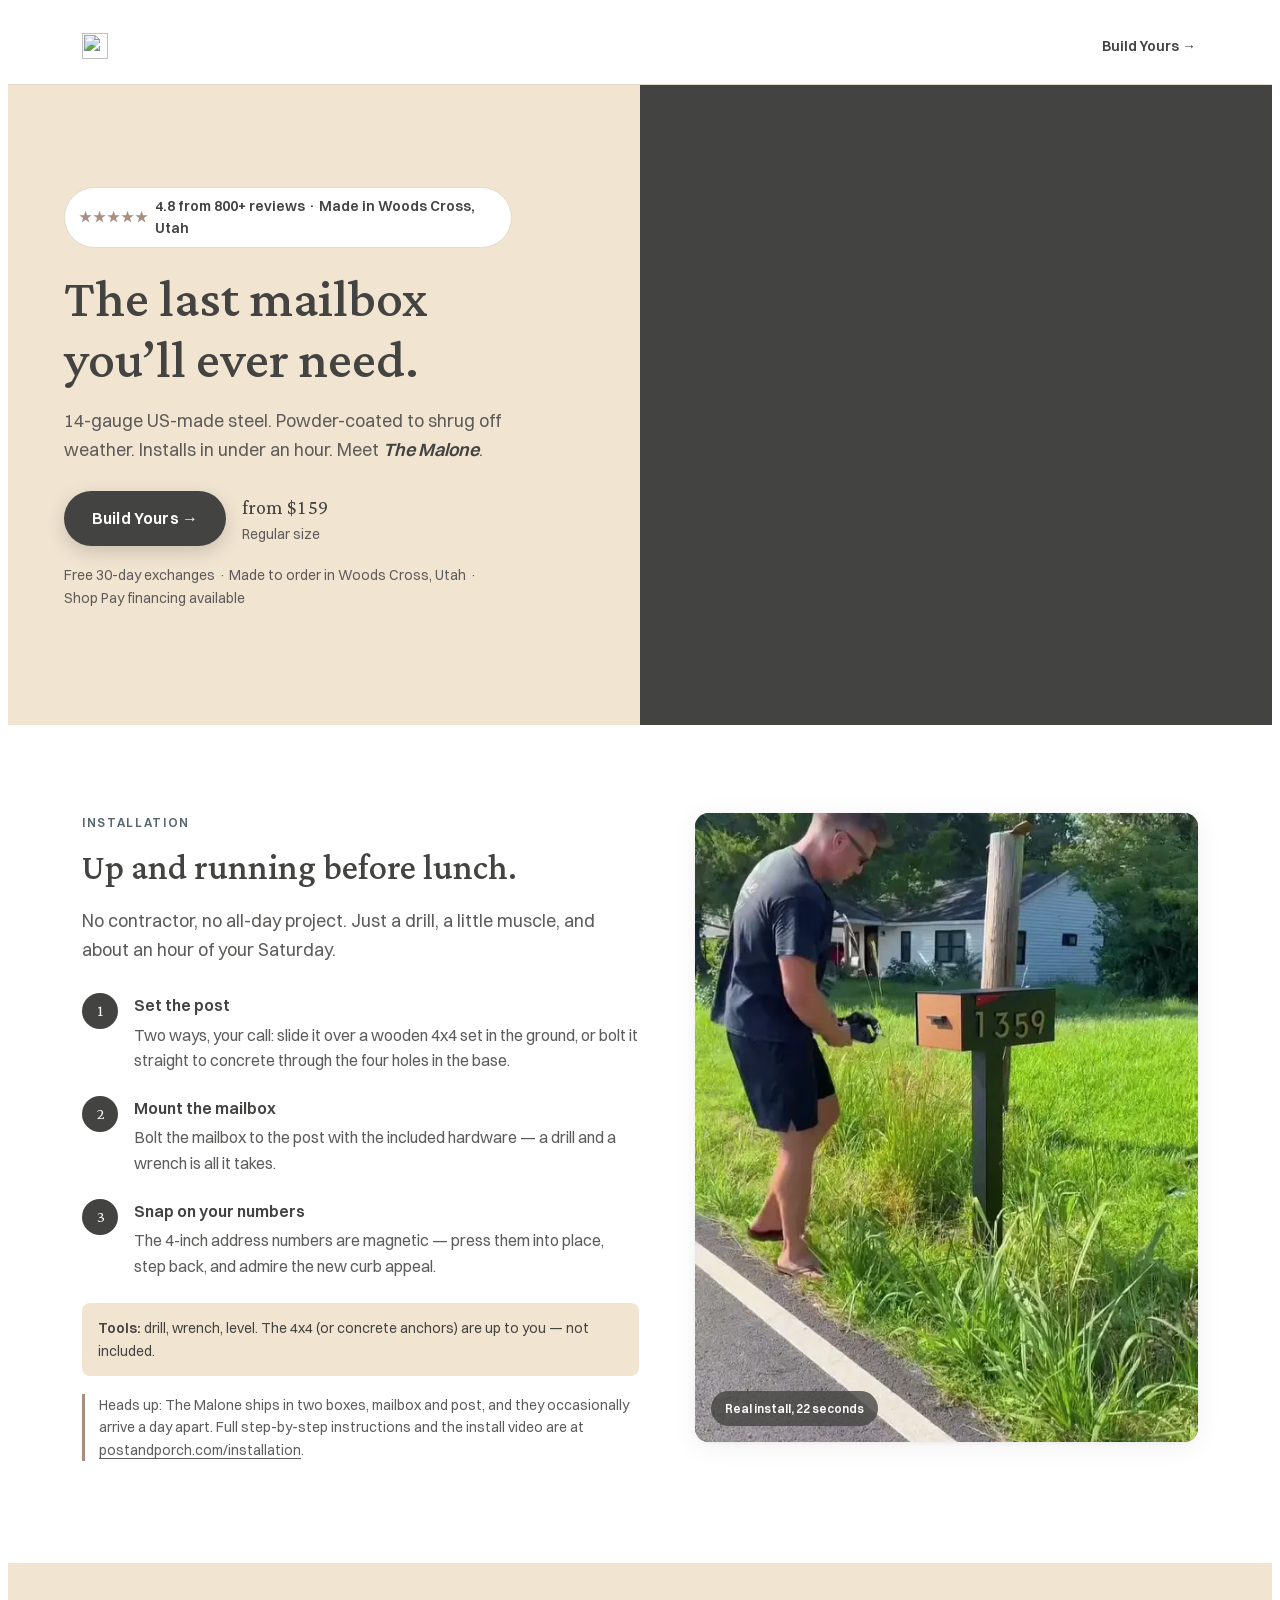
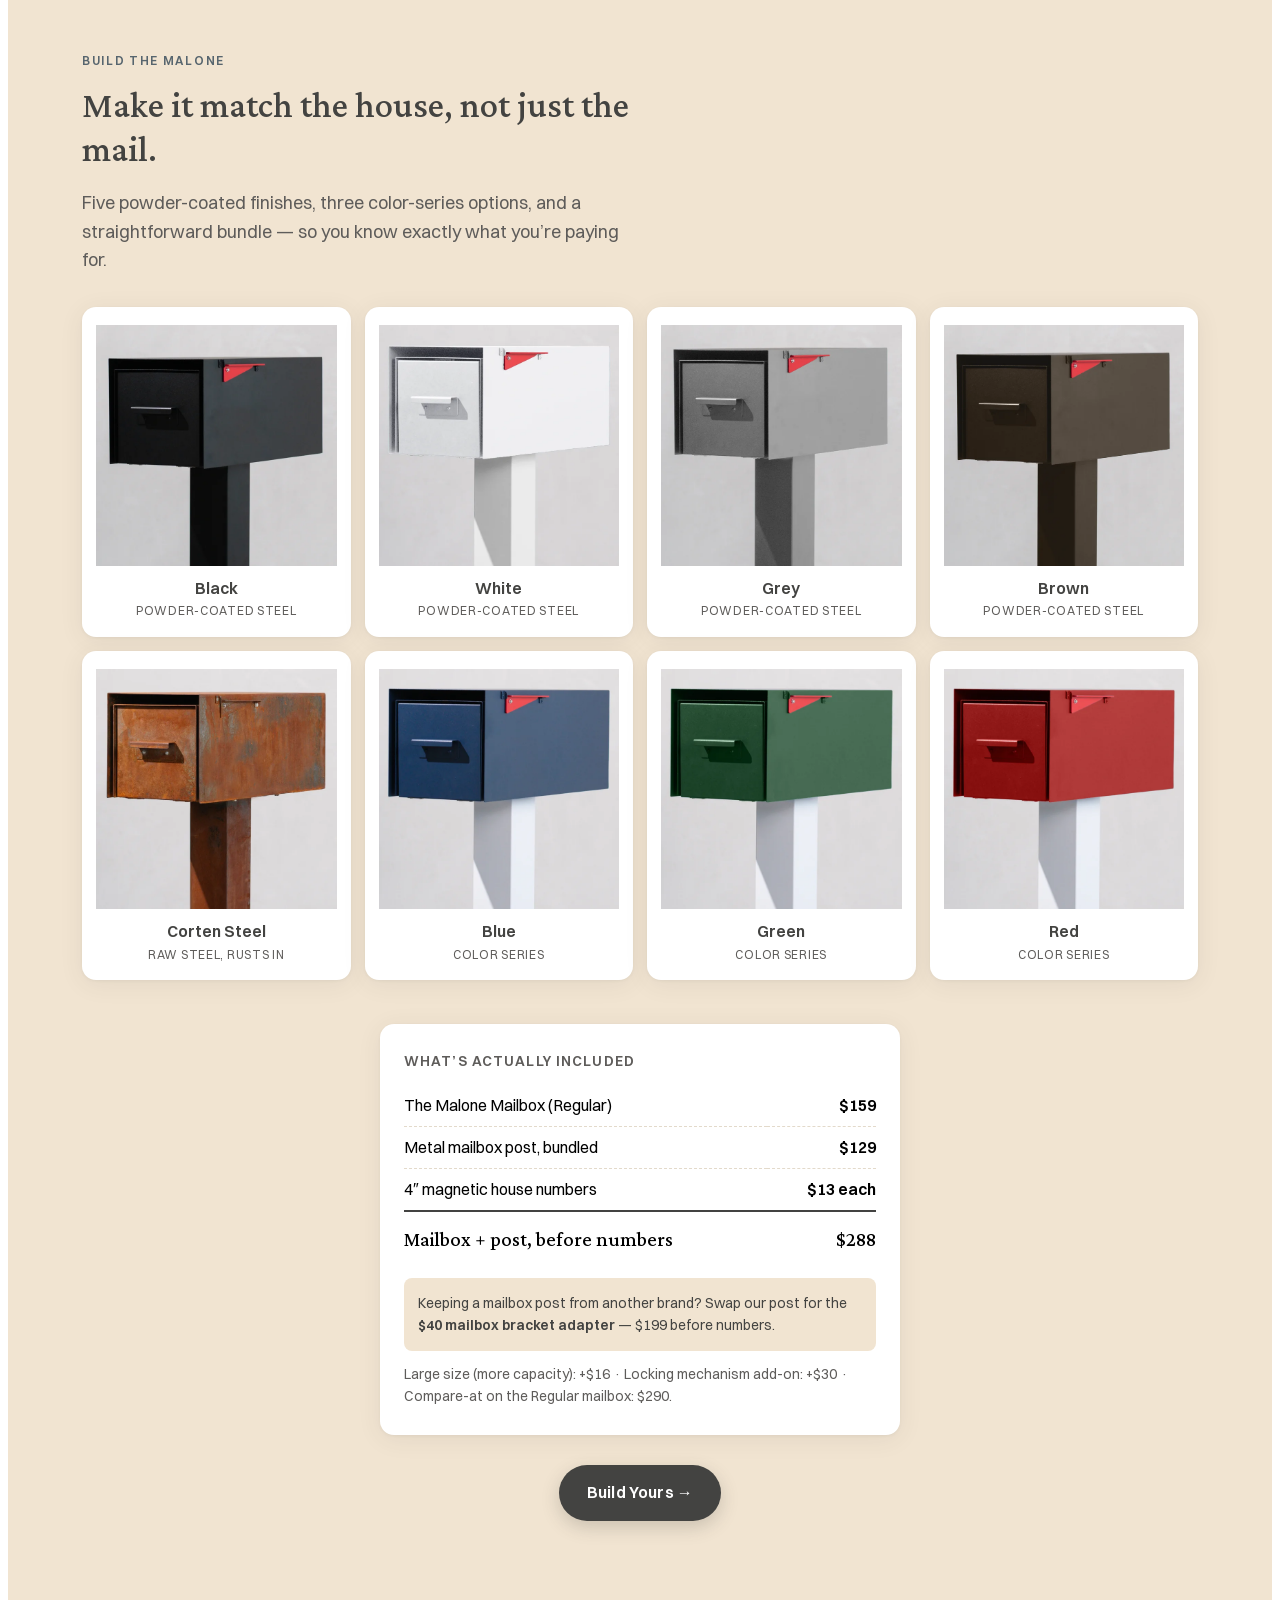
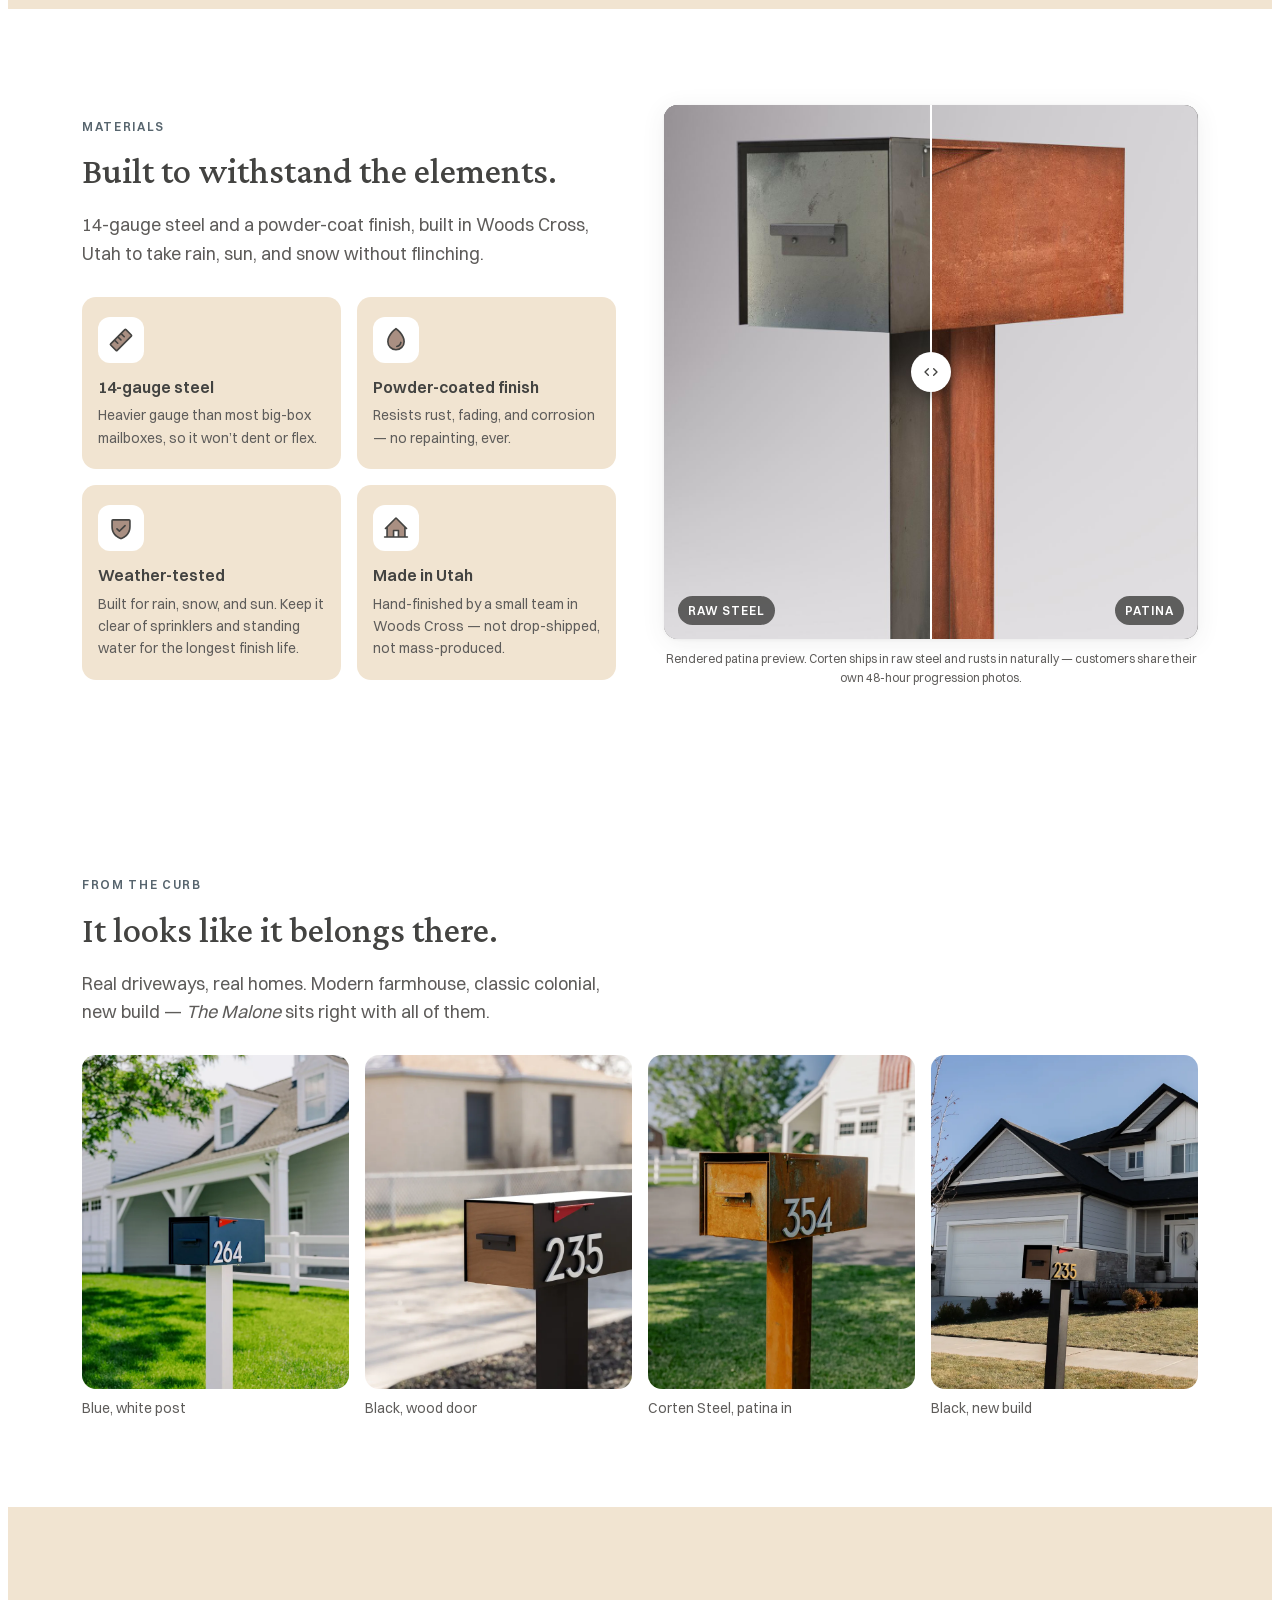
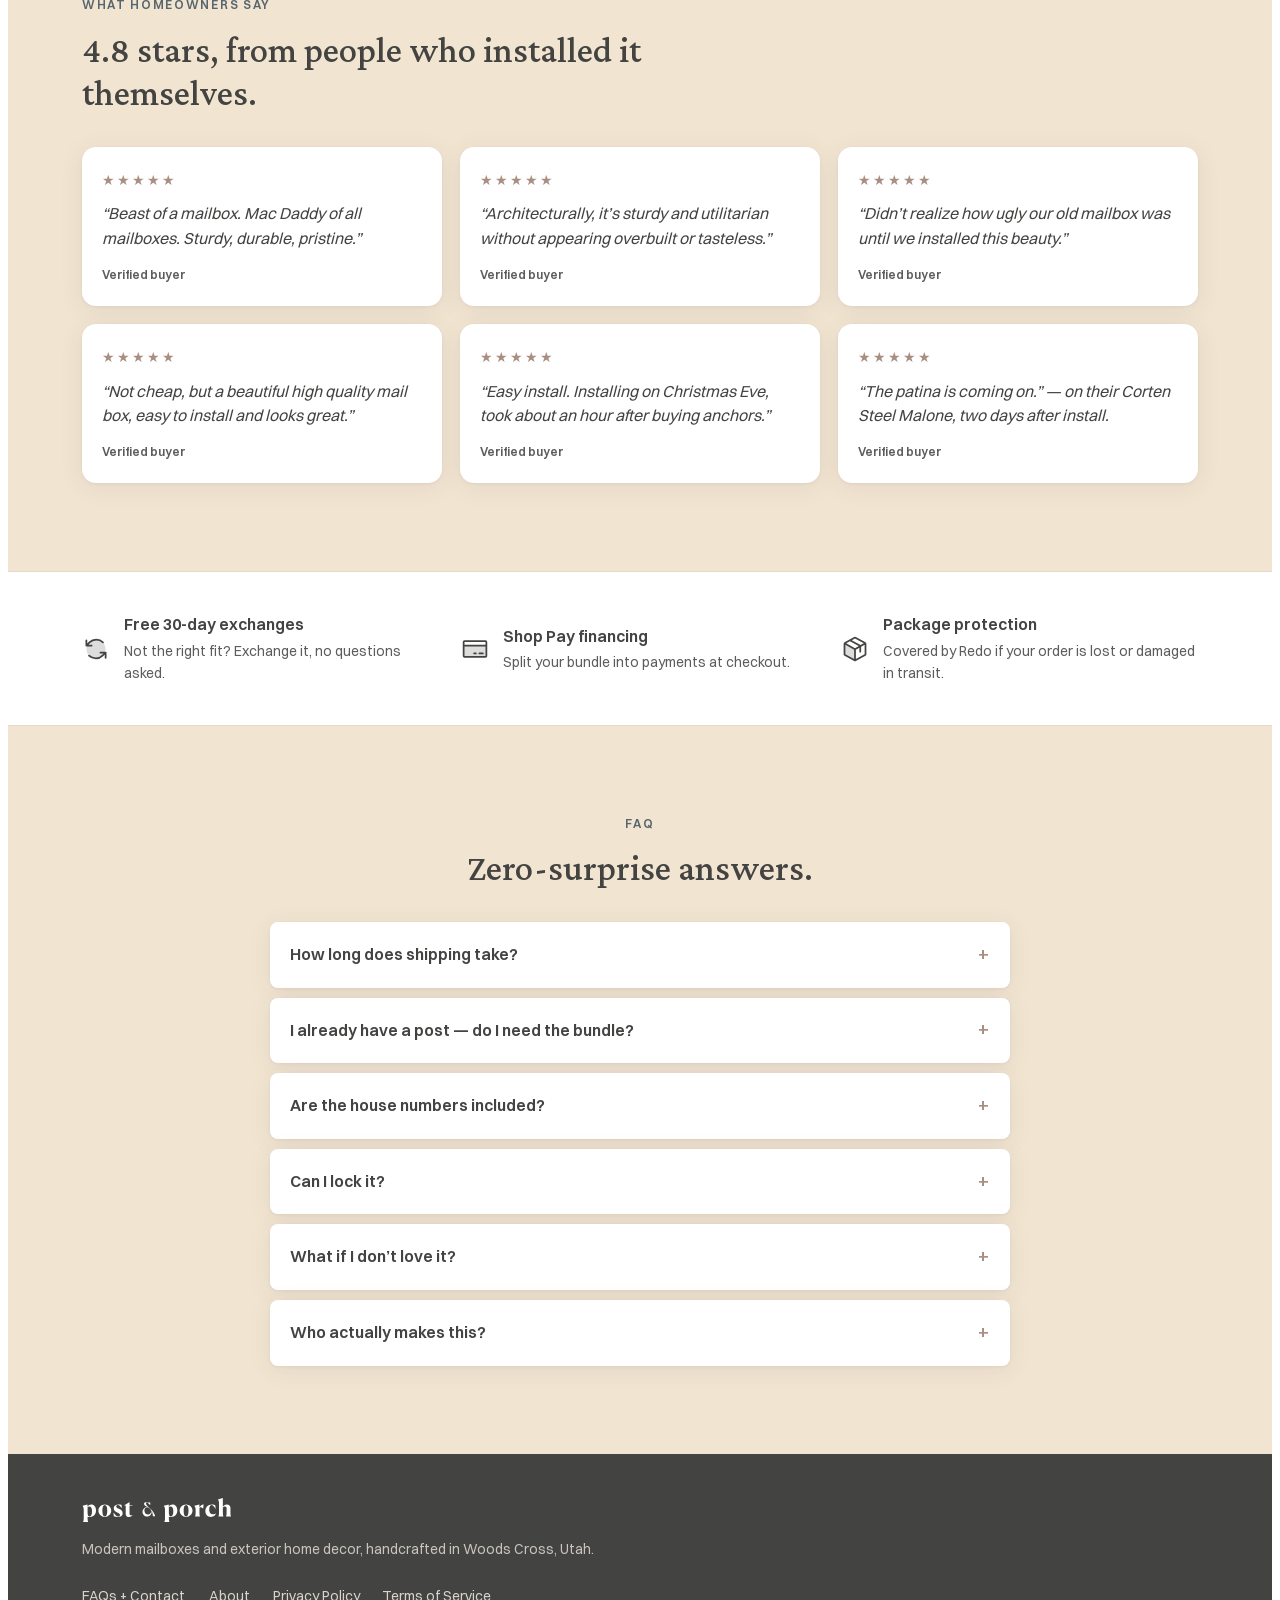
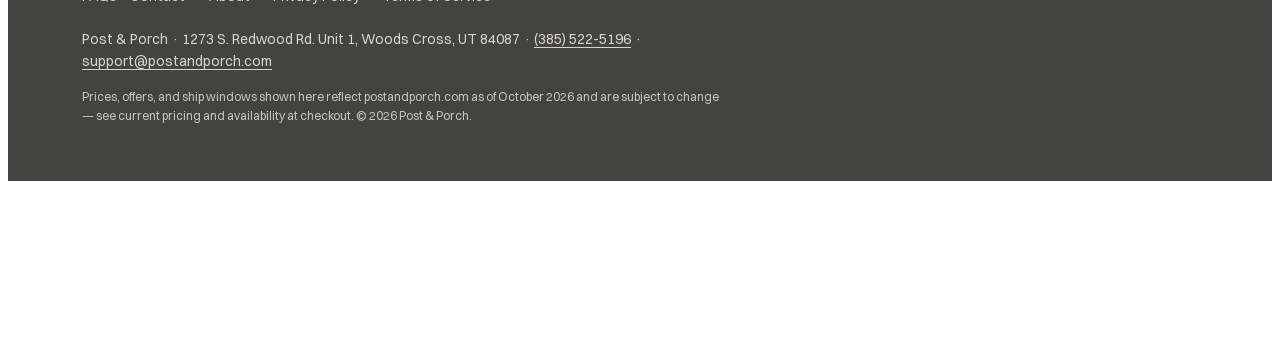
==== shopify/malone-lp.liquid.html @ 30e7ec9f "QA/perf/a11y pass: self-hosted fonts, LCP preload, AA contrast, landmarks, JSON-LD, Shopify paste bu" ====
<!-- POST & PORCH - THE MALONE LP (Shopify paste build) - generated by shopify/build_shopify.py from index.html - build v1.1 -->
<!-- PASTE: Shopify admin > Online Store > Pages > (page) > <> Show HTML. Set the page SEO title/description + canonical/OG in the page's
     "Search engine listing" + theme settings (head tags can't live in the page body). ASSET_BASE is GitHub Pages for now;
     on go-live upload /assets to Shopify Files and run this builder with the CDN base. -->
<link rel="preload" href="https://ksimmons0420.github.io/postandporch-malone-lp/assets/fonts/crimson-pro-latin.woff2" as="font" type="font/woff2" crossorigin>
<link rel="preload" href="https://ksimmons0420.github.io/postandporch-malone-lp/assets/fonts/switzer-400.woff2" as="font" type="font/woff2" crossorigin>
<link rel="preload" as="image" href="https://ksimmons0420.github.io/postandporch-malone-lp/assets/img/hero-mobile.webp" type="image/webp" media="(max-width: 899px)" fetchpriority="high">
<link rel="preload" as="image" href="https://ksimmons0420.github.io/postandporch-malone-lp/assets/img/hero-desktop.webp" type="image/webp" media="(min-width: 900px)" fetchpriority="high">
<script type="application/ld+json">
{"@context":"https://schema.org","@graph":[
{"@type":"Organization","@id":"https://postandporch.com/#org","name":"Post & Porch","url":"https://postandporch.com/","logo":"https://postandporch.com/cdn/shop/files/logo_black_svg.svg","email":"support@postandporch.com","telephone":"+1-385-522-5196","address":{"@type":"PostalAddress","streetAddress":"1273 S. Redwood Rd. Unit 1","addressLocality":"Woods Cross","addressRegion":"UT","postalCode":"84087","addressCountry":"US"}},
{"@type":"Product","name":"The Malone Post-Mounted Mailbox","brand":{"@type":"Brand","name":"Post & Porch"},"description":"14-gauge US-made steel post-mounted mailbox, powder-coated, made to order in Woods Cross, Utah. Installs in under an hour.","image":"https://ksimmons0420.github.io/postandporch-malone-lp/assets/img/og-image.jpg","material":"14-gauge steel, powder-coated","offers":{"@type":"AggregateOffer","priceCurrency":"USD","lowPrice":"159.00","highPrice":"175.00","offerCount":2,"url":"https://postandporch.com/products/malone-post-mounted-mailbox-with-numbers","seller":{"@id":"https://postandporch.com/#org"}}},
{"@type":"FAQPage","dateModified":"2026-10-07","mainEntity":[
{"@type":"Question","name":"How long does shipping take?","acceptedAnswer":{"@type":"Answer","text":"Most orders ship in 3\u20137 days from our shop in Woods Cross, Utah. Current ship window is shown at checkout, and you\u2019ll get tracking by email the moment it leaves the warehouse."}},
{"@type":"Question","name":"I already have a post \u2014 do I need the bundle?","acceptedAnswer":{"@type":"Answer","text":"Our post slides over a wooden 4x4 or bolts to concrete, so most people install it fresh. If you want to keep a mailbox post from another brand, the $40 mailbox bracket adapter lets The Malone mount to it. A wall-mounted version is also available if you\u2019d rather skip the post entirely."}},
{"@type":"Question","name":"Are the house numbers included?","acceptedAnswer":{"@type":"Answer","text":"Not in the base mailbox price. The 4-inch address numbers are magnetic, anodized aluminum, and $13 per number \u2014 snap them on, no tools needed."}},
{"@type":"Question","name":"Can I lock it?","acceptedAnswer":{"@type":"Answer","text":"Yes. Add the locking mechanism for $30 at checkout for extra peace of mind on mail and small packages."}},
{"@type":"Question","name":"What if I don\u2019t love it?","acceptedAnswer":{"@type":"Answer","text":"Free 30-day exchanges. If the color or size isn\u2019t right, we\u2019ll make it right."}},
{"@type":"Question","name":"Who actually makes this?","acceptedAnswer":{"@type":"Answer","text":"A small team in Woods Cross, Utah, founded by Danny & Veronica. Every Malone is hand-finished in our own warehouse \u2014 not drop-shipped from a catalog."}}
]}]}
</script>
<style>
@font-face{font-family: 'Crimson Pro'; font-style: normal; font-weight: 400 600; font-display: swap;
  src: url('https://ksimmons0420.github.io/postandporch-malone-lp/assets/fonts/crimson-pro-latin.woff2') format('woff2');
  unicode-range: U+0000-00FF, U+0131, U+0152-0153, U+02BB-02BC, U+02C6, U+02DA, U+02DC, U+0304, U+0308, U+0329, U+2000-206F, U+20AC, U+2122, U+2191, U+2193, U+2212, U+2215, U+FEFF, U+FFFD;}
@font-face{font-family: 'Switzer'; font-style: normal; font-weight: 400; font-display: swap; src: url('https://ksimmons0420.github.io/postandporch-malone-lp/assets/fonts/switzer-400.woff2') format('woff2');}
@font-face{font-family: 'Switzer'; font-style: normal; font-weight: 600; font-display: swap; src: url('https://ksimmons0420.github.io/postandporch-malone-lp/assets/fonts/switzer-600.woff2') format('woff2');}
#pp-malone-lp {--white: #FFFFFF;
  --morning-sun: #F1E4D1;
  --iron-ore: #434341;
  --dried-thyme: #7D7F72;
  --navy: #57656E;
  --nomadic-desert: #C3B19D;
  --balanced-beige: #BCB3A4;
  --redend-point: #A98F82;
  --curio-gray: #958878;

  --ink: var(--iron-ore);
  --ink-soft: #5E5C5A; 
  --bg: var(--white);
  --bg-warm: var(--morning-sun);
    --border: #E3DACB;

  --font-display: 'Crimson Pro', Georgia, serif;
  --font-body: 'Switzer', -apple-system, BlinkMacSystemFont, 'Helvetica Neue', Arial, sans-serif;

  --radius: 14px;
  --radius-sm: 8px;
  --shadow-card: 0 4px 24px rgba(67,67,65,0.08), 0 1px 3px rgba(67,67,65,0.06);
  --shadow-card-hover: 0 14px 34px rgba(67,67,65,0.14), 0 2px 6px rgba(67,67,65,0.08);
  --container: 1180px;}
#pp-malone-lp * {box-sizing: border-box;}
@media (prefers-reduced-motion: reduce){
#pp-malone-lp * {animation-duration: 0.01ms !important; animation-iteration-count: 1 !important; transition-duration: 0.01ms !important;}
}
#pp-malone-lp {margin: 0;
  padding: 0;
  background: var(--bg);
  color: var(--ink);
  font-family: var(--font-body);
  font-size: 16px;
  line-height: 1.6;
  -webkit-font-smoothing: antialiased;
  -webkit-tap-highlight-color: transparent;}
#pp-malone-lp img {max-width: 100%; height: auto; display: block;}
#pp-malone-lp a {color: inherit; text-decoration: none;}
#pp-malone-lp h1, #pp-malone-lp h2, #pp-malone-lp h3 {font-family: var(--font-display); font-weight: 500; margin: 0 0 .5em; color: var(--ink);}
#pp-malone-lp p {margin: 0 0 1em;}
#pp-malone-lp em, #pp-malone-lp i.prod {font-style: italic;}
#pp-malone-lp .container {max-width: var(--container); margin: 0 auto; padding: 0 20px;}
@media (min-width: 768px){
#pp-malone-lp .container {padding: 0 32px;}
}
#pp-malone-lp section {padding: 56px 0;}
@media (min-width: 900px){
#pp-malone-lp section {padding: 88px 0;}
}
#pp-malone-lp .eyebrow {display: inline-flex;
  align-items: center;
  gap: 8px;
  font-family: var(--font-body);
  font-weight: 600;
  font-size: 12px;
  letter-spacing: 0.14em;
  text-transform: uppercase;
  color: var(--navy); 
  margin-bottom: 14px;}
#pp-malone-lp h2.section-h {font-size: 28px; line-height: 1.2; max-width: 620px;}
@media (min-width: 768px){
#pp-malone-lp h2.section-h {font-size: 36px;}
}
#pp-malone-lp .section-sub {color: var(--ink-soft); font-size: 18px; max-width: 540px; margin-top: 10px;}
#pp-malone-lp .center {text-align: center; margin-left: auto; margin-right: auto;}
#pp-malone-lp .btn {display: inline-flex;
  align-items: center;
  justify-content: center;
  gap: 8px;
  font-family: var(--font-body);
  font-weight: 600;
  font-size: 16px;
  letter-spacing: 0.01em;
  padding: 15px 28px;
  border-radius: 999px;
  border: none;
  cursor: pointer;
  touch-action: manipulation;
  transition: transform 150ms ease, box-shadow 150ms ease, background-color 150ms ease;
  min-height: 48px;}
#pp-malone-lp .btn:active {transform: scale(.97);}
#pp-malone-lp .btn-primary {background: var(--iron-ore); color: var(--white); box-shadow: 0 6px 18px rgba(67,67,65,0.22);}
#pp-malone-lp .btn-primary:hover {background: #343332; box-shadow: 0 10px 24px rgba(67,67,65,0.28);}
#pp-malone-lp a:focus-visible, #pp-malone-lp button:focus-visible, #pp-malone-lp summary:focus-visible, #pp-malone-lp .ph-slider__handle:focus-visible {outline: 3px solid var(--navy);
  outline-offset: 3px;}
#pp-malone-lp .site-footer a:focus-visible {outline-color: #FFFFFF;}
#pp-malone-lp .sr-only {position: absolute; width: 1px; height: 1px; margin: -1px; padding: 0; overflow: hidden; clip: rect(0,0,0,0); white-space: nowrap; border: 0;}
#pp-malone-lp .skip-link {position: absolute; left: 12px; top: -64px; z-index: 1000; background: var(--iron-ore); color: var(--white); padding: 12px 18px; border-radius: 8px; font-weight: 600; transition: top 150ms ease;}
#pp-malone-lp .skip-link:focus {top: 12px;}
#pp-malone-lp .ph {display: inline-block; vertical-align: middle; flex: 0 0 auto;}
#pp-malone-lp .ph-duo {color: var(--iron-ore);}
#pp-malone-lp .ph-duo path[opacity] {opacity: 1; fill: var(--redend-point);}
#pp-malone-lp .ph-duo-b {color: var(--iron-ore);}
#pp-malone-lp .ph-duo-b path[opacity] {opacity: .18;}
#pp-malone-lp .topbar {padding: 16px 0;
  background: var(--white);
  border-bottom: 1px solid var(--border);}
#pp-malone-lp .topbar .container {display: flex; align-items: center; justify-content: space-between;}
#pp-malone-lp .topbar__logo img {height: 26px; width: auto;}
#pp-malone-lp .topbar__cta {display: inline-flex; align-items: center; min-height: 44px; padding: 0 2px; font-size: 14px; font-weight: 600;}
#pp-malone-lp .hero {padding: 0; background: var(--bg-warm);}
#pp-malone-lp .hero__grid {display: grid;
  grid-template-columns: 1fr;}
@media (min-width: 900px){
#pp-malone-lp .hero__grid {grid-template-columns: 1fr 1fr; align-items: stretch; min-height: 640px;}
}
#pp-malone-lp .hero__copy {display: flex;
  flex-direction: column;
  justify-content: center;
  padding: 20px 20px 16px;}
@media (min-width: 768px){
#pp-malone-lp .hero__copy {padding: 48px 32px 44px;}
}
@media (min-width: 900px){
#pp-malone-lp .hero__copy {padding: 48px 56px; max-width: 560px;}
}
#pp-malone-lp .hero__credential {display: inline-flex;
  align-items: center;
  gap: 6px;
  background: var(--white);
  border: 1px solid var(--border);
  border-radius: 999px;
  padding: 7px 14px;
  font-size: 14px;
  font-weight: 600;
  color: var(--ink);
  margin-bottom: 12px;
  width: fit-content;
  white-space: nowrap;}
#pp-malone-lp .hero__credential .stars {color: var(--redend-point); letter-spacing: 1px;}
@media (max-width: 380px){
#pp-malone-lp .hero__credential .stars {display: inline-block; width: 1.05em; overflow: hidden; letter-spacing: 0; white-space: nowrap;}
}
#pp-malone-lp .hero__credential-full {display: none;}
@media (min-width: 900px){
#pp-malone-lp .hero__credential {margin-bottom: 20px; white-space: normal;}
#pp-malone-lp .hero__credential-short {display: none;}
#pp-malone-lp .hero__credential-full {display: inline;}
}
#pp-malone-lp .hero h1 {font-size: 32px;
  line-height: 1.14;
  margin-bottom: 8px;}
@media (min-width: 768px){
#pp-malone-lp .hero h1 {font-size: 46px; margin-bottom: 16px;}
}
@media (min-width: 1100px){
#pp-malone-lp .hero h1 {font-size: 54px;}
}
#pp-malone-lp .hero__sub {font-size: 16px;
  color: var(--ink-soft);
  max-width: 460px;
  margin-bottom: 14px;}
@media (min-width: 768px){
#pp-malone-lp .hero__sub {font-size: 18px; margin-bottom: 26px;}
}
#pp-malone-lp .hero__sub .prod {font-weight: 600; color: var(--ink);}
#pp-malone-lp .hero__ctaRow {display: flex; flex-wrap: wrap; align-items: center; gap: 16px;}
#pp-malone-lp .hero__price {font-family: var(--font-display); font-size: 20px; font-variant-numeric: tabular-nums;}
#pp-malone-lp .hero__price span {color: var(--ink-soft); font-family: var(--font-body); font-size: 14px; display: block;}
#pp-malone-lp .hero__reassure {display: none;
  margin-top: 18px;
  font-size: 14px;
  color: var(--ink-soft);}
@media (min-width: 900px){
#pp-malone-lp .hero__reassure {display: block;}
}
#pp-malone-lp .hero__media {position: relative;
  min-height: 320px;
  background: var(--iron-ore);}
#pp-malone-lp .hero__media picture, #pp-malone-lp .hero__media img {width: 100%;
  height: 100%;
  object-fit: cover;
  display: block;}
@media (min-width: 900px){
#pp-malone-lp .hero__media {min-height: auto;}
}
#pp-malone-lp .install {background: var(--white);}
#pp-malone-lp .install__layout {display: grid; grid-template-columns: 1fr; gap: 40px; align-items: start;}
@media (min-width: 960px){
#pp-malone-lp .install__layout {grid-template-columns: 1.05fr 0.95fr; gap: 56px;}
}
#pp-malone-lp .steps {list-style: none; margin: 28px 0 0; padding: 0; display: flex; flex-direction: column; gap: 22px;}
#pp-malone-lp .steps li {display: flex; gap: 16px; align-items: flex-start;}
#pp-malone-lp .step-num {flex: 0 0 auto;
  width: 36px; height: 36px;
  border-radius: 50%;
  background: var(--iron-ore);
  color: var(--white);
  display: flex; align-items: center; justify-content: center;
  font-family: var(--font-display);
  font-size: 16px;
  font-variant-numeric: tabular-nums;}
#pp-malone-lp .step-body h3 {font-family: var(--font-body); font-weight: 600; font-size: 16px; margin-bottom: 4px; color: var(--ink);}
#pp-malone-lp .step-body p {color: var(--ink-soft); font-size: 16px; margin-bottom: 0;}
#pp-malone-lp .tools-line {margin-top: 24px;
  padding: 14px 16px;
  background: var(--bg-warm);
  border-radius: var(--radius-sm);
  font-size: 14px;
  color: var(--ink);}
#pp-malone-lp .tools-line strong {font-weight: 600;}
#pp-malone-lp .compat-note {margin-top: 18px;
  font-size: 14px;
  color: var(--ink-soft);
  border-left: 3px solid var(--redend-point);
  padding-left: 14px;}
#pp-malone-lp .video-slot {position: relative;
  border-radius: var(--radius);
  overflow: hidden;
  box-shadow: var(--shadow-card);
  aspect-ratio: 4/5;
  background: var(--iron-ore);}
#pp-malone-lp .video-slot video, #pp-malone-lp .video-slot img {width: 100%; height: 100%; object-fit: cover;}
#pp-malone-lp .video-slot__badge {position: absolute;
  inset: auto auto 16px 16px;
  background: rgba(67,67,65,0.78);
  color: var(--white);
  font-size: 12px;
  font-weight: 600;
  padding: 8px 14px;
  border-radius: 999px;
  display: flex;
  align-items: center;
  gap: 8px;}
#pp-malone-lp .build {background: var(--bg-warm);}
#pp-malone-lp .colorway-grid {display: grid;
  grid-template-columns: repeat(2, 1fr);
  gap: 14px;
  margin-top: 32px;}
@media (min-width: 640px){
#pp-malone-lp .colorway-grid {grid-template-columns: repeat(4, 1fr);}
}
#pp-malone-lp .colorway-grid {list-style: none; margin-left: 0; margin-right: 0; padding: 0;}
#pp-malone-lp .colorway-grid li {display: flex;}
#pp-malone-lp .colorway-tile {display: block;
  flex: 1;
  background: var(--white);
  border-radius: var(--radius);
  box-shadow: var(--shadow-card);
  padding: 18px 14px 16px;
  text-align: center;
  transition: transform 180ms ease, box-shadow 180ms ease;}
#pp-malone-lp .colorway-tile:hover {transform: translateY(-4px); box-shadow: var(--shadow-card-hover);}
#pp-malone-lp .colorway-tile img {width: 100%; aspect-ratio: 1/1; object-fit: contain; margin-bottom: 10px;}
#pp-malone-lp .colorway-tile__name {display: block; font-weight: 600; font-size: 16px;}
#pp-malone-lp .colorway-tile__note {display: block; font-size: 12px; color: var(--ink-soft); text-transform: uppercase; letter-spacing: .06em;}
#pp-malone-lp .build__cta {text-align: center; margin-top: 30px;}
#pp-malone-lp .receipt {max-width: 520px;
  margin: 44px auto 0;
  background: var(--white);
  border-radius: var(--radius);
  box-shadow: var(--shadow-card);
  padding: 28px 24px;}
#pp-malone-lp .receipt-table {width: 100%; border-collapse: collapse;}
#pp-malone-lp .receipt-table caption {text-align: left; font-family: var(--font-body); font-weight: 600; font-size: 14px; text-transform: uppercase; letter-spacing: .08em; margin-bottom: 14px; color: var(--ink-soft);}
#pp-malone-lp .receipt-table th, #pp-malone-lp .receipt-table td {padding: 10px 0; border-bottom: 1px dashed var(--border); font-size: 16px; text-align: left; font-weight: 400;}
#pp-malone-lp .receipt-table td {text-align: right; font-weight: 600; font-variant-numeric: tabular-nums; white-space: nowrap; padding-left: 12px;}
#pp-malone-lp .receipt-table tfoot th, #pp-malone-lp .receipt-table tfoot td {border-bottom: none; border-top: 2px solid var(--ink); padding-top: 14px; font-family: var(--font-display); font-size: 20px; font-weight: 500; line-height: 1.3;}
#pp-malone-lp .receipt-alt {margin-top: 16px;
  padding: 14px;
  background: var(--bg-warm);
  border-radius: var(--radius-sm);
  font-size: 14px;
  color: var(--ink);}
#pp-malone-lp .receipt-addons {margin-top: 12px; font-size: 14px; color: var(--ink-soft);}
#pp-malone-lp .outlast {background: var(--white);}
#pp-malone-lp .outlast__layout {display: grid; grid-template-columns: 1fr; gap: 48px;}
@media (min-width: 960px){
#pp-malone-lp .outlast__layout {grid-template-columns: 1fr 1fr; align-items: center;}
}
#pp-malone-lp .feature-grid {list-style: none; padding: 0;
  display: grid;
  grid-template-columns: repeat(2, 1fr);
  gap: 16px;
  margin-top: 28px;}
#pp-malone-lp .feature-tile {background: var(--bg-warm);
  border-radius: var(--radius);
  padding: 20px 16px;}
#pp-malone-lp .feature-tile__icon {width: 46px; height: 46px;
  border-radius: 12px;
  background: var(--white);
  display: flex; align-items: center; justify-content: center;
  margin-bottom: 12px;}
#pp-malone-lp .feature-tile__icon .ph {width: 26px; height: 26px;}
#pp-malone-lp .feature-tile h3 {font-family: var(--font-body); font-weight: 600; font-size: 16px; margin-bottom: 4px;}
#pp-malone-lp .feature-tile p {font-size: 14px; color: var(--ink-soft); margin-bottom: 0;}
#pp-malone-lp .patina {margin-top: 8px;
  border-radius: var(--radius);
  overflow: hidden;
  box-shadow: var(--shadow-card);
  background: var(--iron-ore);}
#pp-malone-lp .ph-slider {position: relative;
  aspect-ratio: 1/1;
  overflow: hidden;
  user-select: none;
  touch-action: pan-y;}
#pp-malone-lp .ph-slider img {position: absolute; inset: 0;
  width: 100%; height: 100%; object-fit: cover;
  pointer-events: none;}
#pp-malone-lp .ph-slider__after {position: absolute; inset: 0; overflow: hidden; width: 50%;}
#pp-malone-lp .ph-slider__after img {width: var(--slider-img-w, 100vw); max-width: none;}
#pp-malone-lp .ph-slider__handle {position: absolute;
  top: 0; bottom: 0;
  left: 50%;
  width: 44px;
  margin-left: -22px;
  display: flex; align-items: center; justify-content: center;
  cursor: ew-resize;
  background: transparent;
  border: none;
  padding: 0;}
#pp-malone-lp .ph-slider__handle::before {content: '';
  position: absolute;
  top: 0; bottom: 0; left: 50%;
  width: 2px;
  background: var(--white);
  transform: translateX(-50%);}
#pp-malone-lp .ph-slider__grip {position: relative;
  width: 40px; height: 40px;
  border-radius: 50%;
  background: var(--white);
  display: flex; align-items: center; justify-content: center;
  box-shadow: 0 4px 14px rgba(0,0,0,0.3);}
#pp-malone-lp .ph-slider__label {position: absolute;
  bottom: 14px;
  font-size: 12px;
  font-weight: 700;
  text-transform: uppercase;
  letter-spacing: .08em;
  color: var(--white);
  background: rgba(67,67,65,0.82);
  padding: 5px 10px;
  border-radius: 999px;}
#pp-malone-lp .ph-slider__label--before {left: 14px;}
#pp-malone-lp .ph-slider__label--after {right: 14px;}
#pp-malone-lp .patina-caption {font-size: 12px; color: var(--ink-soft); margin-top: 10px; text-align: center;}
#pp-malone-lp .reviews {background: var(--bg-warm);}
#pp-malone-lp .review-grid {display: grid;
  grid-template-columns: 1fr;
  gap: 18px;
  margin-top: 32px;}
@media (min-width: 700px){
#pp-malone-lp .review-grid {grid-template-columns: repeat(2, 1fr);}
}
@media (min-width: 1020px){
#pp-malone-lp .review-grid {grid-template-columns: repeat(3, 1fr);}
}
#pp-malone-lp .review-card {background: var(--white);
  border-radius: var(--radius);
  box-shadow: var(--shadow-card);
  padding: 22px 20px;}
#pp-malone-lp .review-card .stars {color: var(--redend-point); font-size: 14px; letter-spacing: 2px; margin-bottom: 10px; display: block;}
#pp-malone-lp .review-card blockquote {margin: 0 0 14px; font-style: italic; font-size: 16px; line-height: 1.55; color: var(--ink);}
#pp-malone-lp .review-card cite {font-style: normal; font-size: 12px; color: var(--ink-soft); font-weight: 600;}
#pp-malone-lp .trust {background: var(--white); border-top: 1px solid var(--border); border-bottom: 1px solid var(--border); padding: 40px 0;}
#pp-malone-lp .trust__row {list-style: none; margin: 0; padding: 0; display: grid; grid-template-columns: 1fr; gap: 22px;}
@media (min-width: 700px){
#pp-malone-lp .trust__row {grid-template-columns: repeat(3, 1fr);}
}
#pp-malone-lp .trust__item {display: flex; align-items: center; gap: 14px;}
#pp-malone-lp .trust__item .ph {width: 28px; height: 28px;}
#pp-malone-lp .trust__item h3 {font-family: var(--font-body); font-weight: 600; font-size: 16px; margin-bottom: 2px;}
#pp-malone-lp .trust__item p {font-size: 14px; color: var(--ink-soft); margin-bottom: 0;}
#pp-malone-lp .faq {background: var(--bg-warm);}
#pp-malone-lp .faq-list {max-width: 740px; margin: 32px auto 0; display: flex; flex-direction: column; gap: 10px;}
#pp-malone-lp .faq-item {background: var(--white);
  border-radius: var(--radius-sm);
  box-shadow: var(--shadow-card);
  padding: 4px 20px;}
#pp-malone-lp .faq-item summary {cursor: pointer;
  list-style: none;
  padding: 16px 28px 16px 0;
  font-weight: 600;
  font-size: 16px;
  position: relative;}
#pp-malone-lp .faq-item summary::-webkit-details-marker {display: none;}
#pp-malone-lp .faq-item summary::after {content: '+';
  position: absolute;
  right: 0; top: 50%;
  transform: translateY(-50%);
  font-size: 22px;
  color: var(--redend-point);
  font-weight: 400;
  transition: transform 150ms ease;}
#pp-malone-lp .faq-item[open] summary::after {transform: translateY(-50%) rotate(45deg);}
#pp-malone-lp .faq-item p {padding-bottom: 18px; color: var(--ink-soft); font-size: 16px; margin: 0; max-width: 620px;}
#pp-malone-lp .site-footer {background: var(--iron-ore); color: #D8D4CE; padding: 44px 0 110px;}
@media (min-width: 900px){
#pp-malone-lp .site-footer {padding-bottom: 44px;}
}
#pp-malone-lp .site-footer__logo img {height: 24px; margin-bottom: 16px;}
#pp-malone-lp .site-footer__links {display: flex; flex-wrap: wrap; gap: 4px 22px; margin: 10px 0; font-size: 14px;}
#pp-malone-lp .site-footer__links a {display: inline-flex; align-items: center; justify-content: center; min-height: 44px; min-width: 44px;}
#pp-malone-lp .site-footer__links a:hover {color: var(--white);}
#pp-malone-lp .site-footer__fine {font-size: 12px; color: #C9C5BE; max-width: 640px;}
#pp-malone-lp .site-footer__nap {font-style: normal; font-size: 14px; color: #D8D4CE; margin: 0 0 14px; max-width: 640px;}
#pp-malone-lp .site-footer__nap a {text-decoration: underline; text-underline-offset: 3px;}
.js #pp-malone-lp .reveal {opacity: 0; transform: translateY(16px); transition: opacity 500ms ease, transform 500ms ease;}
.js #pp-malone-lp .reveal.is-visible {opacity: 1; transform: translateY(0);}
@media (prefers-reduced-motion: reduce){
.js #pp-malone-lp .reveal {opacity: 1; transform: none; transition: none;}
}
#pp-malone-lp .compat-note a {text-decoration: underline; text-underline-offset: 3px;}
#pp-malone-lp .street {background: var(--white);}
#pp-malone-lp .street__grid {display: grid; grid-template-columns: repeat(2, 1fr); gap: 12px; margin-top: 28px;}
@media (min-width: 900px){
#pp-malone-lp .street__grid {grid-template-columns: repeat(4, 1fr); gap: 16px;}
}
#pp-malone-lp .street__tile {margin: 0;}
#pp-malone-lp .street__tile img {width: 100%; aspect-ratio: 4/5; object-fit: cover; border-radius: 14px; display: block;}
#pp-malone-lp .street__tile figcaption {font-size: 14px; color: var(--ink-soft); margin-top: 8px;}

/* ---- Shopify-theme hardening: the theme's global element styles must not leak in ---- */
#pp-malone-lp { position: relative; display: block; width: 100%; max-width: none; margin: 0; padding: 0; text-align: left; }
#pp-malone-lp :is(h1, h2, h3) { text-transform: none; letter-spacing: normal; line-height: inherit; }
#pp-malone-lp :is(ul, ol) { margin: 0; }
#pp-malone-lp :is(blockquote, figure, address, details, table) { margin: 0; }
#pp-malone-lp blockquote { padding: 0; border: 0; quotes: none; }
#pp-malone-lp :is(th, td) { border-top: 0; border-left: 0; border-right: 0; background: none; text-transform: none; letter-spacing: normal; }
#pp-malone-lp :is(a, a:hover) { text-decoration: none; }
#pp-malone-lp a.colorway-tile, #pp-malone-lp .btn { text-decoration: none; }
#pp-malone-lp summary { outline-offset: 3px; }
#pp-malone-lp img { border: 0; }


#pp-malone-lp .compat-note a, #pp-malone-lp .site-footer__nap a { text-decoration: underline; text-underline-offset: 3px; }


/* ---- Sticky mobile CTA: lives on <body> (reparented by JS) so it is fully self-styled: LITERAL values + own box-sizing.
        Do NOT "clean up" these hex values into var(): custom properties don't follow a reparented element. ---- */
#pp-malone-sticky, #pp-malone-sticky * { box-sizing: border-box; }
#pp-malone-sticky { position: fixed; left: 0; right: 0; bottom: 0; z-index: 9000; background: rgba(255,255,255,0.92);
  -webkit-backdrop-filter: blur(14px) saturate(160%); backdrop-filter: blur(14px) saturate(160%);
  border-top: 1px solid #E3DACB; padding: 10px 16px calc(10px + env(safe-area-inset-bottom));
  display: flex; align-items: center; justify-content: space-between; gap: 14px;
  font-family: 'Switzer', -apple-system, BlinkMacSystemFont, 'Helvetica Neue', Arial, sans-serif; color: #434341; line-height: 1.6; text-align: left; }
#pp-malone-sticky .sticky-cta__price { font-family: 'Crimson Pro', Georgia, serif; font-size: 18px; font-weight: 400; color: #434341; line-height: 1.3; }
#pp-malone-sticky .sticky-cta__price span { display: block; font-family: 'Switzer', -apple-system, 'Helvetica Neue', Arial, sans-serif; font-size: 12px; color: #5E5C5A; text-transform: uppercase; letter-spacing: .06em; }
#pp-malone-sticky .btn { display: inline-flex; align-items: center; justify-content: center; flex: 0 0 auto; min-height: 48px; padding: 12px 22px;
  border: 0; border-radius: 999px; background: #434341; color: #FFFFFF; font-family: 'Switzer', -apple-system, 'Helvetica Neue', Arial, sans-serif;
  font-size: 16px; font-weight: 600; letter-spacing: .01em; text-decoration: none; box-shadow: 0 6px 18px rgba(67,67,65,0.22); touch-action: manipulation; }
#pp-malone-sticky .btn:active { transform: scale(.97); }
#pp-malone-sticky a:focus-visible { outline: 3px solid #57656E; outline-offset: 3px; }
@media (min-width: 900px) { #pp-malone-sticky { display: none; } }

</style>
<div id="pp-malone-lp">
<script>document.documentElement.classList.add('js');</script>
<a class="skip-link" href="#pp-main">Skip to main content</a>

<!-- ================= TOP BAR ================= -->
<header class="topbar">
  <div class="container">
    <div class="topbar__logo">
      <img src="https://postandporch.com/cdn/shop/files/logo_black_svg.svg?v=1737670953" alt="Post &amp; Porch" width="140" height="22" loading="eager">
    </div>
    <a class="topbar__cta" href="https://postandporch.com/products/malone-post-mounted-mailbox-with-numbers?utm_source=lp&amp;utm_medium=landing&amp;utm_campaign=malone-v1&amp;lp=malone-v1" data-cta-location="topbar">Build Yours &rarr;</a>
  </div>
</header>

<div id="pp-main">
<!-- ================= HERO ================= -->
<section class="hero" data-section="hero">
  <div class="hero__grid">
    <div class="hero__copy">
      <div class="hero__credential">
        <span class="stars" aria-hidden="true">&#9733;&#9733;&#9733;&#9733;&#9733;</span>
        <span class="hero__credential-short">4.8 &middot; 800+ reviews &middot; Made in Utah</span>
        <span class="hero__credential-full">4.8 from 800+ reviews &middot; Made in Woods Cross, Utah</span>
      </div>
      <h1>The last mailbox you&rsquo;ll ever need.</h1>
      <p class="hero__sub">14-gauge US-made steel. Powder-coated to shrug off weather. Installs in under an hour. Meet <span class="prod"><em>The Malone</em></span>.</p>
      <div class="hero__ctaRow">
        <a class="btn btn-primary" href="https://postandporch.com/products/malone-post-mounted-mailbox-with-numbers?utm_source=lp&amp;utm_medium=landing&amp;utm_campaign=malone-v1&amp;lp=malone-v1" data-cta-location="hero">Build Yours &rarr;</a>
        <div class="hero__price">from $159<span>Regular size</span></div>
      </div>
      <p class="hero__reassure">Free 30-day exchanges &middot; Made to order in Woods Cross, Utah &middot; Shop Pay financing available</p>
    </div>
    <div class="hero__media">
      <picture>
        <source media="(min-width: 900px)" srcset="https://ksimmons0420.github.io/postandporch-malone-lp/assets/img/hero-desktop.webp" type="image/webp" width="1100" height="1375">
        <source media="(min-width: 900px)" srcset="https://ksimmons0420.github.io/postandporch-malone-lp/assets/img/hero-desktop.jpg">
        <source srcset="https://ksimmons0420.github.io/postandporch-malone-lp/assets/img/hero-mobile.webp" type="image/webp">
        <img src="https://ksimmons0420.github.io/postandporch-malone-lp/assets/img/hero-mobile.jpg" alt="A homeowner placing a package into The Malone post-mounted mailbox, number 145, in front of a white colonial home" width="760" height="760" loading="eager" fetchpriority="high" decoding="async">
      </picture>
    </div>
  </div>
</section>

<!-- ================= INSTALL PROOF ================= -->
<section class="install" data-section="install">
  <div class="container">
    <div class="install__layout">
      <div>
        <div class="eyebrow reveal">Installation</div>
        <h2 class="section-h reveal">Up and running before lunch.</h2>
        <p class="section-sub reveal">No contractor, no all-day project. Just a drill, a little muscle, and about an hour of your Saturday.</p>

        <ol class="steps reveal">
          <li>
            <span class="step-num">1</span>
            <div class="step-body">
              <h3>Set the post</h3>
              <p>Two ways, your call: slide it over a wooden 4x4 set in the ground, or bolt it straight to concrete through the four holes in the base.</p>
            </div>
          </li>
          <li>
            <span class="step-num">2</span>
            <div class="step-body">
              <h3>Mount the mailbox</h3>
              <p>Bolt the mailbox to the post with the included hardware &mdash; a drill and a wrench is all it takes.</p>
            </div>
          </li>
          <li>
            <span class="step-num">3</span>
            <div class="step-body">
              <h3>Snap on your numbers</h3>
              <p>The 4-inch address numbers are magnetic &mdash; press them into place, step back, and admire the new curb appeal.</p>
            </div>
          </li>
        </ol>

        <div class="tools-line reveal">
          <strong>Tools:</strong> drill, wrench, level. The 4x4 (or concrete anchors) are up to you &mdash; not included.
        </div>
        <p class="compat-note reveal">Heads up: The Malone ships in two boxes, mailbox and post, and they occasionally arrive a day apart. Full step-by-step instructions and the install video are at <a href="https://postandporch.com/pages/installation?utm_source=lp&amp;utm_medium=landing&amp;utm_campaign=malone-v1&amp;lp=malone-v1" target="_blank" rel="noopener">postandporch.com/installation</a>.</p>
      </div>

      <div class="reveal">
        <div class="video-slot" data-video-autoplay>
          <!-- UGC install walkthrough, Sept 2026 shoot. Muted/looped, lazy-started when scrolled into view. -->
          <video class="video-slot__video" data-poster="https://ksimmons0420.github.io/postandporch-malone-lp/assets/img/install-poster.webp" preload="none" muted loop playsinline aria-label="22-second UGC install walkthrough of The Malone mailbox">
            <source src="https://ksimmons0420.github.io/postandporch-malone-lp/assets/video/install-walkthrough.mp4" type="video/mp4">
          </video>
          <div class="video-slot__badge">Real install, 22 seconds</div>
        </div>
      </div>
    </div>
  </div>
</section>

<!-- ================= COLORWAY GALLERY + BUNDLE RECEIPT ================= -->
<section class="build" data-section="build">
  <div class="container">
    <div class="eyebrow reveal">Build The Malone</div>
    <h2 class="section-h reveal">Make it match the house, not just the mail.</h2>
    <p class="section-sub reveal">Five powder-coated finishes, three color-series options, and a straightforward bundle &mdash; so you know exactly what you&rsquo;re paying for.</p>

    <ul class="colorway-grid reveal">
      <li><a class="colorway-tile" href="https://postandporch.com/products/malone-post-mounted-mailbox-with-numbers?variant=40367514648611&amp;utm_source=lp&amp;utm_medium=landing&amp;utm_campaign=malone-v1&amp;lp=malone-v1" data-cta-location="colorway_black" aria-label="Black Powder-coated steel - build The Malone in this color">
          <img src="https://ksimmons0420.github.io/postandporch-malone-lp/assets/colorways/black.webp" onerror="this.onerror=null;this.src='https://ksimmons0420.github.io/postandporch-malone-lp/assets/colorways/black.jpg'" alt="The Malone mailbox in Black powder coat" width="700" height="700" loading="lazy">
          <span class="colorway-tile__name">Black</span>
          <span class="colorway-tile__note">Powder-coated steel</span>
        </a></li>
      <li><a class="colorway-tile" href="https://postandporch.com/products/malone-post-mounted-mailbox-with-numbers?variant=40367515041827&amp;utm_source=lp&amp;utm_medium=landing&amp;utm_campaign=malone-v1&amp;lp=malone-v1" data-cta-location="colorway_white" aria-label="White Powder-coated steel - build The Malone in this color">
          <img src="https://ksimmons0420.github.io/postandporch-malone-lp/assets/colorways/white.webp" onerror="this.onerror=null;this.src='https://ksimmons0420.github.io/postandporch-malone-lp/assets/colorways/white.jpg'" alt="The Malone mailbox in White powder coat" width="700" height="700" loading="lazy">
          <span class="colorway-tile__name">White</span>
          <span class="colorway-tile__note">Powder-coated steel</span>
        </a></li>
      <li><a class="colorway-tile" href="https://postandporch.com/products/malone-post-mounted-mailbox-with-numbers?variant=40483541876771&amp;utm_source=lp&amp;utm_medium=landing&amp;utm_campaign=malone-v1&amp;lp=malone-v1" data-cta-location="colorway_grey" aria-label="Grey Powder-coated steel - build The Malone in this color">
          <img src="https://ksimmons0420.github.io/postandporch-malone-lp/assets/colorways/grey.webp" onerror="this.onerror=null;this.src='https://ksimmons0420.github.io/postandporch-malone-lp/assets/colorways/grey.jpg'" alt="The Malone mailbox in Grey powder coat" width="700" height="700" loading="lazy">
          <span class="colorway-tile__name">Grey</span>
          <span class="colorway-tile__note">Powder-coated steel</span>
        </a></li>
      <li><a class="colorway-tile" href="https://postandporch.com/products/malone-post-mounted-mailbox-with-numbers?variant=40367515828259&amp;utm_source=lp&amp;utm_medium=landing&amp;utm_campaign=malone-v1&amp;lp=malone-v1" data-cta-location="colorway_brown" aria-label="Brown Powder-coated steel - build The Malone in this color">
          <img src="https://ksimmons0420.github.io/postandporch-malone-lp/assets/colorways/brown.webp" onerror="this.onerror=null;this.src='https://ksimmons0420.github.io/postandporch-malone-lp/assets/colorways/brown.jpg'" alt="The Malone mailbox in Brown powder coat" width="700" height="700" loading="lazy">
          <span class="colorway-tile__name">Brown</span>
          <span class="colorway-tile__note">Powder-coated steel</span>
        </a></li>
      <li><a class="colorway-tile" href="https://postandporch.com/products/malone-post-mounted-mailbox-with-numbers?variant=40367516942371&amp;utm_source=lp&amp;utm_medium=landing&amp;utm_campaign=malone-v1&amp;lp=malone-v1" data-cta-location="colorway_corten" aria-label="Corten Steel Raw steel, rusts in - build The Malone in this color">
          <img src="https://ksimmons0420.github.io/postandporch-malone-lp/assets/colorways/corten.webp" onerror="this.onerror=null;this.src='https://ksimmons0420.github.io/postandporch-malone-lp/assets/colorways/corten.jpg'" alt="The Malone mailbox in Corten Steel, raw steel finish that rusts into a patina over time" width="700" height="700" loading="lazy">
          <span class="colorway-tile__name">Corten Steel</span>
          <span class="colorway-tile__note">Raw steel, rusts in</span>
        </a></li>
      <li><a class="colorway-tile" href="https://postandporch.com/products/malone-post-mounted-mailbox-with-numbers?variant=43972310073379&amp;utm_source=lp&amp;utm_medium=landing&amp;utm_campaign=malone-v1&amp;lp=malone-v1" data-cta-location="colorway_blue" aria-label="Blue Color series - build The Malone in this color">
          <img src="https://ksimmons0420.github.io/postandporch-malone-lp/assets/colorways/blue.webp" onerror="this.onerror=null;this.src='https://ksimmons0420.github.io/postandporch-malone-lp/assets/colorways/blue.jpg'" alt="The Malone mailbox in Blue color series" width="700" height="700" loading="lazy">
          <span class="colorway-tile__name">Blue</span>
          <span class="colorway-tile__note">Color series</span>
        </a></li>
      <li><a class="colorway-tile" href="https://postandporch.com/products/malone-post-mounted-mailbox-with-numbers?variant=43972310695971&amp;utm_source=lp&amp;utm_medium=landing&amp;utm_campaign=malone-v1&amp;lp=malone-v1" data-cta-location="colorway_green" aria-label="Green Color series - build The Malone in this color">
          <img src="https://ksimmons0420.github.io/postandporch-malone-lp/assets/colorways/green.webp" onerror="this.onerror=null;this.src='https://ksimmons0420.github.io/postandporch-malone-lp/assets/colorways/green.jpg'" alt="The Malone mailbox in Green color series" width="700" height="700" loading="lazy">
          <span class="colorway-tile__name">Green</span>
          <span class="colorway-tile__note">Color series</span>
        </a></li>
      <li><a class="colorway-tile" href="https://postandporch.com/products/malone-post-mounted-mailbox-with-numbers?variant=43972311842851&amp;utm_source=lp&amp;utm_medium=landing&amp;utm_campaign=malone-v1&amp;lp=malone-v1" data-cta-location="colorway_red" aria-label="Red Color series - build The Malone in this color">
          <img src="https://ksimmons0420.github.io/postandporch-malone-lp/assets/colorways/red.webp" onerror="this.onerror=null;this.src='https://ksimmons0420.github.io/postandporch-malone-lp/assets/colorways/red.jpg'" alt="The Malone mailbox in Red color series" width="700" height="700" loading="lazy">
          <span class="colorway-tile__name">Red</span>
          <span class="colorway-tile__note">Color series</span>
        </a></li>
    </ul>

    <div class="receipt reveal">
      <table class="receipt-table">
        <caption>What&rsquo;s actually included</caption>
        <tbody>
          <tr><th scope="row">The Malone Mailbox (Regular)</th><td>$159</td></tr>
          <tr><th scope="row">Metal mailbox post, bundled</th><td>$129</td></tr>
          <tr><th scope="row">4&Prime; magnetic house numbers</th><td>$13 each</td></tr>
        </tbody>
        <tfoot>
          <tr><th scope="row">Mailbox + post, before numbers</th><td>$288</td></tr>
        </tfoot>
      </table>
      <div class="receipt-alt">Keeping a mailbox post from another brand? Swap our post for the <strong>$40 mailbox bracket adapter</strong> &mdash; $199 before numbers.</div>
      <div class="receipt-addons">Large size (more capacity): +$16 &middot; Locking mechanism add-on: +$30 &middot; Compare-at on the Regular mailbox: $290.</div>
    </div>

    <div class="build__cta reveal">
      <a class="btn btn-primary" href="https://postandporch.com/products/malone-post-mounted-mailbox-with-numbers?utm_source=lp&amp;utm_medium=landing&amp;utm_campaign=malone-v1&amp;lp=malone-v1" data-cta-location="colorway_gallery">Build Yours &rarr;</a>
    </div>
  </div>
</section>

<!-- ================= BUILT TO OUTLAST ================= -->
<section class="outlast" data-section="outlast">
  <div class="container">
    <div class="outlast__layout">
      <div>
        <div class="eyebrow reveal">Materials</div>
        <h2 class="section-h reveal">Built to withstand the elements.</h2>
        <p class="section-sub reveal">14-gauge steel and a powder-coat finish, built in Woods Cross, Utah to take rain, sun, and snow without flinching.</p>

        <ul class="feature-grid reveal">
          <li class="feature-tile">
            <div class="feature-tile__icon"><svg class="ph ph-duo" width="26" height="26" viewBox="0 0 256 256" aria-hidden="true"><g fill="currentColor"><path d="M229.66 90.34L90.34 229.66a8 8 0 0 1-11.31 0L26.34 177a8 8 0 0 1 0-11.31L165.66 26.34a8 8 0 0 1 11.31 0L229.66 79a8 8 0 0 1 0 11.34" opacity=".2"/><path d="m235.32 73.37l-52.69-52.68a16 16 0 0 0-22.63 0L20.68 160a16 16 0 0 0 0 22.63l52.69 52.68a16 16 0 0 0 22.63 0L235.32 96a16 16 0 0 0 0-22.63M84.68 224L32 171.31l32-32l26.34 26.35a8 8 0 0 0 11.32-11.32L75.31 128L96 107.31l26.34 26.35a8 8 0 0 0 11.32-11.32L107.31 96L128 75.31l26.34 26.35a8 8 0 0 0 11.32-11.32L139.31 64l32-32L224 84.69Z"/></g></svg></div>
            <h3>14-gauge steel</h3>
            <p>Heavier gauge than most big-box mailboxes, so it won&rsquo;t dent or flex.</p>
          </li>
          <li class="feature-tile">
            <div class="feature-tile__icon"><svg class="ph ph-duo" width="26" height="26" viewBox="0 0 256 256" aria-hidden="true"><g fill="currentColor"><path d="M208 144a80 80 0 0 1-160 0c0-72 80-128 80-128s80 56 80 128" opacity=".2"/><path d="M174 47.75a254.2 254.2 0 0 0-41.45-38.3a8 8 0 0 0-9.18 0A254.2 254.2 0 0 0 82 47.75C54.51 79.32 40 112.6 40 144a88 88 0 0 0 176 0c0-31.4-14.51-64.68-42-96.25M128 216a72.08 72.08 0 0 1-72-72c0-57.23 55.47-105 72-118c16.53 13 72 60.75 72 118a72.08 72.08 0 0 1-72 72m55.89-62.66a57.6 57.6 0 0 1-46.56 46.55a9 9 0 0 1-1.33.11a8 8 0 0 1-1.32-15.89c16.57-2.79 30.63-16.85 33.44-33.45a8 8 0 0 1 15.78 2.68Z"/></g></svg></div>
            <h3>Powder-coated finish</h3>
            <p>Resists rust, fading, and corrosion &mdash; no repainting, ever.</p>
          </li>
          <li class="feature-tile">
            <div class="feature-tile__icon"><svg class="ph ph-duo" width="26" height="26" viewBox="0 0 256 256" aria-hidden="true"><g fill="currentColor"><path d="M216 56v56c0 96-88 120-88 120s-88-24-88-120V56a8 8 0 0 1 8-8h160a8 8 0 0 1 8 8" opacity=".2"/><path d="M208 40H48a16 16 0 0 0-16 16v56c0 52.72 25.52 84.67 46.93 102.19c23.06 18.86 46 25.26 47 25.53a8 8 0 0 0 4.2 0c1-.27 23.91-6.67 47-25.53C198.48 196.67 224 164.72 224 112V56a16 16 0 0 0-16-16m0 72c0 37.07-13.66 67.16-40.6 89.42a129.3 129.3 0 0 1-39.4 22.2a128.3 128.3 0 0 1-38.92-21.81C61.82 179.51 48 149.3 48 112V56h160ZM82.34 141.66a8 8 0 0 1 11.32-11.32L112 148.69l50.34-50.35a8 8 0 0 1 11.32 11.32l-56 56a8 8 0 0 1-11.32 0Z"/></g></svg></div>
            <h3>Weather-tested</h3>
            <p>Built for rain, snow, and sun. Keep it clear of sprinklers and standing water for the longest finish life.</p>
          </li>
          <li class="feature-tile">
            <div class="feature-tile__icon"><svg class="ph ph-duo" width="26" height="26" viewBox="0 0 256 256" aria-hidden="true"><g fill="currentColor"><path d="M216 116.69V216h-64v-64h-48v64H40v-99.31l82.34-82.35a8 8 0 0 1 11.32 0Z" opacity=".2"/><path d="M240 208h-16v-72l2.34 2.34A8 8 0 0 0 237.66 127l-98.35-98.32a16 16 0 0 0-22.62 0L18.34 127a8 8 0 0 0 11.32 11.31L32 136v72H16a8 8 0 0 0 0 16h224a8 8 0 0 0 0-16M48 120l80-80l80 80v88h-48v-56a8 8 0 0 0-8-8h-48a8 8 0 0 0-8 8v56H48Zm96 88h-32v-48h32Z"/></g></svg></div>
            <h3>Made in Utah</h3>
            <p>Hand-finished by a small team in Woods Cross &mdash; not drop-shipped, not mass-produced.</p>
          </li>
        </ul>
      </div>

      <div class="reveal">
        <div class="patina">
          <div class="ph-slider">
            <img src="https://ksimmons0420.github.io/postandporch-malone-lp/assets/img/patina-rust.jpg" alt="The Malone mailbox rendered with a rusted Corten patina finish" loading="lazy">
            <div class="ph-slider__after">
              <img src="https://ksimmons0420.github.io/postandporch-malone-lp/assets/img/patina-steel.jpg" alt="The Malone mailbox rendered in raw Corten steel before patina" loading="lazy">
            </div>
            <span class="ph-slider__label ph-slider__label--before">Raw steel</span>
            <span class="ph-slider__label ph-slider__label--after">Patina</span>
            <div class="ph-slider__handle" role="slider" tabindex="0" aria-label="Drag to compare raw steel and patina" aria-valuemin="0" aria-valuemax="100" aria-valuenow="50" aria-valuetext="50 percent patina">
              <span class="ph-slider__grip">
                <svg width="16" height="16" viewBox="0 0 24 24" fill="none"><path d="M8 7 3 12l5 5M16 7l5 5-5 5" stroke="#434341" stroke-width="2" stroke-linecap="round" stroke-linejoin="round"/></svg>
              </span>
            </div>
          </div>
        </div>
        <p class="patina-caption">Rendered patina preview. Corten ships in raw steel and rusts in naturally &mdash; customers share their own 48-hour progression photos.</p>
      </div>
    </div>
  </div>
</section>

<!-- ================= FROM THE CURB ================= -->
<section class="street" data-section="street">
  <div class="container">
    <div class="eyebrow reveal">From the curb</div>
    <h2 class="section-h reveal">It looks like it belongs there.</h2>
    <p class="section-sub reveal">Real driveways, real homes. Modern farmhouse, classic colonial, new build &mdash; <em>The Malone</em> sits right with all of them.</p>
    <div class="street__grid reveal">
      <figure class="street__tile"><img src="https://ksimmons0420.github.io/postandporch-malone-lp/assets/street/blue-barn.webp" onerror="this.onerror=null;this.src='https://ksimmons0420.github.io/postandporch-malone-lp/assets/street/blue-barn.jpg'" alt="The Malone in Blue on a white post in front of a white barn-style home" width="800" height="1000" loading="lazy"><figcaption>Blue, white post</figcaption></figure>
      <figure class="street__tile"><img src="https://ksimmons0420.github.io/postandporch-malone-lp/assets/street/wood-door-modern.webp" onerror="this.onerror=null;this.src='https://ksimmons0420.github.io/postandporch-malone-lp/assets/street/wood-door-modern.jpg'" alt="The Malone with a wood door and white house numbers 235 at a modern driveway" width="800" height="1000" loading="lazy"><figcaption>Black, wood door</figcaption></figure>
      <figure class="street__tile"><img src="https://ksimmons0420.github.io/postandporch-malone-lp/assets/street/corten-354.webp" onerror="this.onerror=null;this.src='https://ksimmons0420.github.io/postandporch-malone-lp/assets/street/corten-354.jpg'" alt="The Malone in Corten Steel, fully patinaed, with silver house numbers 354" width="800" height="1000" loading="lazy"><figcaption>Corten Steel, patina in</figcaption></figure>
      <figure class="street__tile"><img src="https://ksimmons0420.github.io/postandporch-malone-lp/assets/street/black-house.webp" onerror="this.onerror=null;this.src='https://ksimmons0420.github.io/postandporch-malone-lp/assets/street/black-house.jpg'" alt="The Malone in Black in front of a two-story grey and white home" width="800" height="1000" loading="lazy"><figcaption>Black, new build</figcaption></figure>
    </div>
  </div>
</section>

<!-- ================= REVIEWS ================= -->
<section class="reviews" data-section="reviews">
  <div class="container">
    <div class="eyebrow reveal">What homeowners say</div>
    <h2 class="section-h reveal">4.8 stars, from people who installed it themselves.</h2>

    <div class="review-grid reveal">
      <div class="review-card">
        <span class="stars" aria-hidden="true">&#9733;&#9733;&#9733;&#9733;&#9733;</span><span class="sr-only">5 out of 5 stars.</span>
        <blockquote>&ldquo;Beast of a mailbox. Mac Daddy of all mailboxes. Sturdy, durable, pristine.&rdquo;</blockquote>
        <cite>Verified buyer</cite>
      </div>
      <div class="review-card">
        <span class="stars" aria-hidden="true">&#9733;&#9733;&#9733;&#9733;&#9733;</span><span class="sr-only">5 out of 5 stars.</span>
        <blockquote>&ldquo;Architecturally, it&rsquo;s sturdy and utilitarian without appearing overbuilt or tasteless.&rdquo;</blockquote>
        <cite>Verified buyer</cite>
      </div>
      <div class="review-card">
        <span class="stars" aria-hidden="true">&#9733;&#9733;&#9733;&#9733;&#9733;</span><span class="sr-only">5 out of 5 stars.</span>
        <blockquote>&ldquo;Didn&rsquo;t realize how ugly our old mailbox was until we installed this beauty.&rdquo;</blockquote>
        <cite>Verified buyer</cite>
      </div>
      <div class="review-card">
        <span class="stars" aria-hidden="true">&#9733;&#9733;&#9733;&#9733;&#9733;</span><span class="sr-only">5 out of 5 stars.</span>
        <blockquote>&ldquo;Not cheap, but a beautiful high quality mail box, easy to install and looks great.&rdquo;</blockquote>
        <cite>Verified buyer</cite>
      </div>
      <div class="review-card">
        <span class="stars" aria-hidden="true">&#9733;&#9733;&#9733;&#9733;&#9733;</span><span class="sr-only">5 out of 5 stars.</span>
        <blockquote>&ldquo;Easy install. Installing on Christmas Eve, took about an hour after buying anchors.&rdquo;</blockquote>
        <cite>Verified buyer</cite>
      </div>
      <div class="review-card">
        <span class="stars" aria-hidden="true">&#9733;&#9733;&#9733;&#9733;&#9733;</span><span class="sr-only">5 out of 5 stars.</span>
        <blockquote>&ldquo;The patina is coming on.&rdquo; &mdash; on their Corten Steel Malone, two days after install.</blockquote>
        <cite>Verified buyer</cite>
      </div>
    </div>
  </div>
</section>

<!-- ================= TRUST STRIP ================= -->
<section class="trust" data-section="trust">
  <div class="container">
    <ul class="trust__row">
      <li class="trust__item">
        <svg class="ph ph-duo-b" width="28" height="28" viewBox="0 0 256 256" aria-hidden="true"><g fill="currentColor"><path d="M216 128a88 88 0 1 1-88-88a88 88 0 0 1 88 88" opacity=".2"/><path d="M88 104H40a8 8 0 0 1-8-8V48a8 8 0 0 1 16 0v28.69l14.63-14.63A95.43 95.43 0 0 1 130 33.94h.53a95.36 95.36 0 0 1 67.07 27.33a8 8 0 0 1-11.18 11.44a79.52 79.52 0 0 0-55.89-22.77h-.45a79.56 79.56 0 0 0-56.14 23.43L59.31 88H88a8 8 0 0 1 0 16m128 48h-48a8 8 0 0 0 0 16h28.69l-14.63 14.63a79.56 79.56 0 0 1-56.13 23.43h-.45a79.52 79.52 0 0 1-55.89-22.77a8 8 0 1 0-11.18 11.44a95.36 95.36 0 0 0 67.07 27.33h.52a95.43 95.43 0 0 0 67.36-28.12L208 179.31V208a8 8 0 0 0 16 0v-48a8 8 0 0 0-8-8"/></g></svg>
        <div>
          <h3>Free 30-day exchanges</h3>
          <p>Not the right fit? Exchange it, no questions asked.</p>
        </div>
      </li>
      <li class="trust__item">
        <svg class="ph ph-duo-b" width="28" height="28" viewBox="0 0 256 256" aria-hidden="true"><g fill="currentColor"><path d="M232 96v96a8 8 0 0 1-8 8H32a8 8 0 0 1-8-8V96Z" opacity=".2"/><path d="M224 48H32a16 16 0 0 0-16 16v128a16 16 0 0 0 16 16h192a16 16 0 0 0 16-16V64a16 16 0 0 0-16-16m0 16v24H32V64Zm0 128H32v-88h192zm-16-24a8 8 0 0 1-8 8h-32a8 8 0 0 1 0-16h32a8 8 0 0 1 8 8m-64 0a8 8 0 0 1-8 8h-16a8 8 0 0 1 0-16h16a8 8 0 0 1 8 8"/></g></svg>
        <div>
          <h3>Shop Pay financing</h3>
          <p>Split your bundle into payments at checkout.</p>
        </div>
      </li>
      <li class="trust__item">
        <svg class="ph ph-duo-b" width="28" height="28" viewBox="0 0 256 256" aria-hidden="true"><g fill="currentColor"><path d="M128 129.09V232a8 8 0 0 1-3.84-1l-88-48.18a8 8 0 0 1-4.16-7V80.18a8 8 0 0 1 .7-3.25Z" opacity=".2"/><path d="m223.68 66.15l-88-48.15a15.88 15.88 0 0 0-15.36 0l-88 48.17a16 16 0 0 0-8.32 14v95.64a16 16 0 0 0 8.32 14l88 48.17a15.88 15.88 0 0 0 15.36 0l88-48.17a16 16 0 0 0 8.32-14V80.18a16 16 0 0 0-8.32-14.03M128 32l80.34 44l-29.77 16.3l-80.35-44Zm0 88L47.66 76l33.9-18.56l80.34 44ZM40 90l80 43.78v85.79l-80-43.75Zm176 85.78l-80 43.79v-85.75l32-17.51V152a8 8 0 0 0 16 0v-44.45L216 90v85.77Z"/></g></svg>
        <div>
          <h3>Package protection</h3>
          <p>Covered by Redo if your order is lost or damaged in transit.</p>
        </div>
      </li>
    </ul>
  </div>
</section>

<!-- ================= FAQ ================= -->
<section class="faq" data-section="faq">
  <div class="container">
    <div class="eyebrow reveal center" style="display:block;text-align:center;">FAQ</div>
    <h2 class="section-h reveal center">Zero-surprise answers.</h2>

    <div class="faq-list">
      <details class="faq-item reveal" data-question="shipping-time">
        <summary>How long does shipping take?</summary>
        <p>Most orders ship in 3&ndash;7 days from our shop in Woods Cross, Utah. Current ship window is shown at checkout, and you&rsquo;ll get tracking by email the moment it leaves the warehouse.</p>
      </details>
      <details class="faq-item reveal" data-question="existing-post">
        <summary>I already have a post &mdash; do I need the bundle?</summary>
        <p>Our post slides over a wooden 4x4 or bolts to concrete, so most people install it fresh. If you want to keep a mailbox post from another brand, the $40 mailbox bracket adapter lets The Malone mount to it. A wall-mounted version is also available if you&rsquo;d rather skip the post entirely.</p>
      </details>
      <details class="faq-item reveal" data-question="numbers-included">
        <summary>Are the house numbers included?</summary>
        <p>Not in the base mailbox price. The 4-inch address numbers are magnetic, anodized aluminum, and $13 per number &mdash; snap them on, no tools needed.</p>
      </details>
      <details class="faq-item reveal" data-question="lock">
        <summary>Can I lock it?</summary>
        <p>Yes. Add the locking mechanism for $30 at checkout for extra peace of mind on mail and small packages.</p>
      </details>
      <details class="faq-item reveal" data-question="exchanges">
        <summary>What if I don&rsquo;t love it?</summary>
        <p>Free 30-day exchanges. If the color or size isn&rsquo;t right, we&rsquo;ll make it right.</p>
      </details>
      <details class="faq-item reveal" data-question="who-makes-it">
        <summary>Who actually makes this?</summary>
        <p>A small team in Woods Cross, Utah, founded by Danny &amp; Veronica. Every Malone is hand-finished in our own warehouse &mdash; not drop-shipped from a catalog.</p>
      </details>
    </div>
  </div>
</section>
</div>

<!-- ================= FOOTER ================= -->
<footer class="site-footer">
  <div class="container">
    <div class="site-footer__logo">
      <img src="https://ksimmons0420.github.io/postandporch-malone-lp/assets/pp-logo-white.svg" alt="Post &amp; Porch" width="150" height="24">
    </div>
    <p style="max-width:520px;color:#C9C5BE;font-size:14px;">Modern mailboxes and exterior home decor, handcrafted in Woods Cross, Utah.</p>
    <div class="site-footer__links">
      <a href="https://postandporch.com/pages/faqs" data-cta-location="footer_faq">FAQs + Contact</a>
      <a href="https://postandporch.com/pages/who-we-are" data-cta-location="footer_about">About</a>
      <a href="https://postandporch.com/policies/privacy-policy" data-cta-location="footer_privacy">Privacy Policy</a>
      <a href="https://postandporch.com/policies/terms-of-service" data-cta-location="footer_terms">Terms of Service</a>
    </div>
    <address class="site-footer__nap">Post &amp; Porch &middot; 1273 S. Redwood Rd. Unit 1, Woods Cross, UT 84087 &middot; <a href="tel:+13855225196" data-cta-location="footer_phone">(385) 522-5196</a> &middot; <a href="mailto:support@postandporch.com" data-cta-location="footer_email">support@postandporch.com</a></address>
    <p class="site-footer__fine">Prices, offers, and ship windows shown here reflect postandporch.com as of October 2026 and are subject to change &mdash; see current pricing and availability at checkout. &copy; 2026 Post &amp; Porch.</p>
  </div>
</footer>
</div>
<div id="pp-malone-sticky" class="sticky-cta">
  <div class="sticky-cta__price">from $159<span>The Malone</span></div>
  <a class="btn btn-primary" href="https://postandporch.com/products/malone-post-mounted-mailbox-with-numbers?utm_source=lp&amp;utm_medium=landing&amp;utm_campaign=malone-v1&amp;lp=malone-v1" data-cta-location="sticky_mobile">Build Yours &rarr;</a>
</div>
<script>
/* Post & Porch - Malone Mailbox LP v1 - vanilla JS, no deps */
(function () {
  'use strict';

  /* ---- PostHog init (guarded placeholder token) -------------------------- */
  var POSTHOG_TOKEN = '__POSTHOG_PROJECT_TOKEN__';
  var phReady = false;
  (function initPostHog() {
    if (!POSTHOG_TOKEN || POSTHOG_TOKEN.indexOf('__') === 0) {
      // No real project wired up yet - no-op tracker so calls below never throw.
      window.posthog = window.posthog || {
        capture: function () {},
        init: function () {}
      };
      return;
    }
    try {
      /* eslint-disable */
      !function (t, e) { var o, n, p, r; e.__SV || (window.posthog = e, e._i = [], e.init = function (i, s, a) { function g(t, e) { var o = e.split("."); 2 == o.length && (t = t[o[0]], e = o[1]); t[e] = function () { t.push([e].concat(Array.prototype.slice.call(arguments, 0))) } } (p = t.createElement("script")).type = "text/javascript", p.crossOrigin = "anonymous", p.async = !0, p.src = s.api_host.replace(".i.posthog.com", "-assets.i.posthog.com") + "/static/array.js", (r = t.getElementsByTagName("script")[0]).parentNode.insertBefore(p, r); var u = e; for (void 0 !== a ? u = e[a] = [] : a = "posthog", u.people = u.people || [], u.toString = function (t) { var e = "posthog"; return "posthog" !== a && (e += "." + a), t || (e += " (stub)"), e }, u.people.toString = function () { return u.toString(1) + ".people (stub)" }, o = "init capture register register_once register_for_session unregister unregister_for_session getFeatureFlag getFeatureFlagPayload isFeatureEnabled reloadFeatureFlags updateEarlyAccessFeatureEnrollment getEarlyAccessFeatures on onFeatureFlags onSessionId getSurveys getActiveMatchingSurveys renderSurvey canRenderSurvey getNextSurveyStep identify setPersonProperties group resetGroups setPersonPropertiesForFlags resetPersonPropertiesForFlags setGroupPropertiesForFlags resetGroupPropertiesForFlags reset get_distinct_id getGroups get_session_id get_session_replay_url alias set_config startSessionRecording stopSessionRecording sessionRecordingStarted captureException loadToolbar get_property getSessionProperty createPersonProfile opt_in_capturing opt_out_capturing has_opted_in_capturing has_opted_out_capturing clear_opt_in_out_capturing debug".split(" "), n = 0; n < o.length; n++) g(u, o[n]); e._i.push([i, s, a]) }, e.__SV = 1) }(document, window.posthog || []);
      /* eslint-enable */
      posthog.init(POSTHOG_TOKEN, { api_host: 'https://us.i.posthog.com', person_profiles: 'identified_only' });
      phReady = true;
    } catch (e) {
      window.posthog = window.posthog || { capture: function () {}, init: function () {} };
    }
  })();

  function track(event, props) {
    try {
      if (window.posthog && typeof window.posthog.capture === 'function') {
        window.posthog.capture(event, props || {});
      }
    } catch (e) { /* never block the page on analytics */ }
  }

  /* ---- lp_pageview --------------------------------------------------------*/
  track('lp_pageview', { lp_version: 'malone-v1' });

  /* ---- lp_cta_clicked -------------------------------------------------- */
  document.addEventListener('click', function (e) {
    var el = e.target.closest('[data-cta-location]');
    if (!el) return;
    track('lp_cta_clicked', { cta_location: el.getAttribute('data-cta-location') });
  });

  /* ---- lp_section_viewed (IntersectionObserver) -------------------------- */
  var seenSections = {};
  var sections = document.querySelectorAll('[data-section]');
  if ('IntersectionObserver' in window && sections.length) {
    var sectionObserver = new IntersectionObserver(function (entries) {
      entries.forEach(function (entry) {
        var id = entry.target.getAttribute('data-section');
        if (entry.isIntersecting && !seenSections[id]) {
          seenSections[id] = true;
          track('lp_section_viewed', { section_id: id });
        }
      });
    }, { threshold: 0.4 });
    sections.forEach(function (s) { sectionObserver.observe(s); });
  }

  /* ---- lp_faq_opened ------------------------------------------------------*/
  document.querySelectorAll('.faq-item').forEach(function (d) {
    d.addEventListener('toggle', function () {
      if (d.open) {
        track('lp_faq_opened', { question: d.getAttribute('data-question') || '' });
      }
    });
  });

  /* ---- Scroll reveal (with no-content-hidden failsafe) --------------------*/
  var revealEls = document.querySelectorAll('.reveal');
  function revealAll() {
    revealEls.forEach(function (el) { el.classList.add('is-visible'); });
  }
  var prefersReduced = window.matchMedia && window.matchMedia('(prefers-reduced-motion: reduce)').matches;
  if (!('IntersectionObserver' in window) || prefersReduced) {
    revealAll();
  } else {
    var revealObserver = new IntersectionObserver(function (entries, obs) {
      entries.forEach(function (entry) {
        if (entry.isIntersecting) {
          entry.target.classList.add('is-visible');
          obs.unobserve(entry.target);
        }
      });
    }, { threshold: 0.1, rootMargin: '0px 0px -40px 0px' });
    revealEls.forEach(function (el) { revealObserver.observe(el); });
    // Failsafe: never let a broken observer hide content permanently.
    setTimeout(revealAll, 1500);
  }

  /* ---- Install video: lazy play/pause on scroll into view ------------------*/
  document.querySelectorAll('[data-video-autoplay]').forEach(function (wrap) {
    var video = wrap.querySelector('video');
    if (!video) return;
    var posterUrl = video.getAttribute('data-poster');  // poster is deferred so it never competes with the hero image
    if (posterUrl) {
      if ('IntersectionObserver' in window) {
        var pObserver = new IntersectionObserver(function (entries, obs) {
          if (entries[0].isIntersecting) { video.setAttribute('poster', posterUrl); obs.disconnect(); }
        }, { rootMargin: '800px 0px' });
        pObserver.observe(wrap);
      } else { video.setAttribute('poster', posterUrl); }
    }
    if ('IntersectionObserver' in window) {
      var vObserver = new IntersectionObserver(function (entries) {
        entries.forEach(function (entry) {
          if (entry.isIntersecting) {
            var p = video.play();
            if (p && typeof p.catch === 'function') p.catch(function () { /* autoplay blocked - poster stays visible */ });
          } else {
            video.pause();
          }
        });
      }, { threshold: 0.5 });
      vObserver.observe(wrap);
    } else {
      video.setAttribute('preload', 'metadata');
    }
  });

  /* ---- Patina before/after slider ------------------------------------------*/
  document.querySelectorAll('.ph-slider').forEach(function (slider) {
    var after = slider.querySelector('.ph-slider__after');
    var handle = slider.querySelector('.ph-slider__handle');
    var afterImg = after ? after.querySelector('img') : null;

    function setPos(pct) {
      pct = Math.max(2, Math.min(98, pct));
      after.style.width = pct + '%';
      handle.style.left = pct + '%';
      handle.setAttribute('aria-valuenow', String(Math.round(pct)));
      handle.setAttribute('aria-valuetext', Math.round(100 - pct) + ' percent patina');
      if (afterImg) afterImg.style.width = (100 / (pct / 100)) + '%';
    }

    function syncWidth() {
      var rect = slider.getBoundingClientRect();
      if (afterImg) afterImg.style.width = rect.width + 'px';
    }
    syncWidth();
    window.addEventListener('resize', syncWidth);

    function pctFromClientX(clientX) {
      var rect = slider.getBoundingClientRect();
      return ((clientX - rect.left) / rect.width) * 100;
    }

    var dragging = false;

    function onMove(clientX) {
      setPos(pctFromClientX(clientX));
    }

    handle.addEventListener('mousedown', function (e) { dragging = true; e.preventDefault(); });
    window.addEventListener('mouseup', function () { dragging = false; });
    window.addEventListener('mousemove', function (e) {
      if (!dragging) return;
      onMove(e.clientX);
    });
    slider.addEventListener('click', function (e) {
      if (e.target.closest('.ph-slider__handle')) return;
      onMove(e.clientX);
    });

    handle.addEventListener('touchstart', function () { dragging = true; }, { passive: true });
    window.addEventListener('touchend', function () { dragging = false; });
    slider.addEventListener('touchmove', function (e) {
      if (!dragging) return;
      if (e.touches && e.touches[0]) onMove(e.touches[0].clientX);
    }, { passive: true });

    handle.addEventListener('keydown', function (e) {
      var cur = parseFloat(after.style.width) || 50;
      if (e.key === 'ArrowLeft') { setPos(cur - 5); e.preventDefault(); }
      if (e.key === 'ArrowRight') { setPos(cur + 5); e.preventDefault(); }
    });
  });
})();
</script>
<script>
/* ===== Shopify page bootstrap: chrome hide + fixed-element reparent + overlay suppression =====
   Everything here runs ONLY on the page that contains #pp-malone-lp, so it never touches other store pages.
   Tune CFG after inspecting the live theme in DevTools (selectors below are best-guesses for OS2.0 themes). */
(function () {
  var CFG = {
    hideThemeChrome: true,
    // theme header / announcement bar / footer / auto page title (hidden via inline styles = survives the page-editor sanitizer)
    chromeSelectors: ['.shopify-section-group-header-group', '.shopify-section-group-footer-group', '.shopify-section-group-overlay-group',
      '#shopify-section-header', '#shopify-section-announcement-bar', '#shopify-section-footer', '.announcement-bar',
      '.main-page-title', '.page-title', '.page__title'],
    suppressCookieSheet: true,   // Shopify customer-privacy banner. NOTE: hiding it is a compliance call - confirm with the client.
    cookieSelectors: ['#shopify-pc__banner', '[id^="shopify-pc__"]', '.shopify-pc__banner__dialog'],
    suppressPopups: true,        // email/timer popups (e.g. the "Alia" app) - exact selectors TBD from the live store
    popupSelectors: ['[id*="alia" i]', '[class*="alia-" i]', '[class*="klaviyo-form" i][role="dialog"]', '[id*="privy" i]', '[class*="popup" i][class*="modal" i]']
  };
  var lp = document.getElementById('pp-malone-lp');
  if (!lp) return;
  var sticky = document.getElementById('pp-malone-sticky');

  function hide(el) { if (el && !lp.contains(el) && !(sticky && sticky.contains(el))) { el.style.setProperty('display', 'none', 'important'); } }
  function hideAll(list) { list.forEach(function (sel) { try { document.querySelectorAll(sel).forEach(hide); } catch (e) {} }); }

  function stripWidthLimits() {
    var section = lp.closest('.shopify-section');
    if (section && section.parentNode) {
      Array.prototype.forEach.call(section.parentNode.children, function (s) {
        if (s !== section && s.classList.contains('shopify-section') && CFG.hideThemeChrome) { s.style.display = 'none'; }
      });
    }
    var p = lp.parentNode;
    while (p && p !== document.body) {
      var c = p.classList;
      if (c && (c.contains('page-width') || c.contains('page-width--narrow') || c.contains('rte') || c.contains('page') || c.contains('container'))) {
        p.style.maxWidth = 'none'; p.style.padding = '0'; p.style.margin = '0'; p.style.width = '100%';
      }
      p = p.parentNode;
    }
    var main = document.querySelector('main');
    if (main) { main.style.padding = '0'; main.style.margin = '0'; main.style.maxWidth = 'none'; }
  }

  // position:fixed inside a transformed ancestor (theme slide-in animations) pins to that ancestor, not the viewport.
  // Reparent to <body>; the sticky bar's CSS is fully self-contained (literal values) for exactly this reason.
  function reparent() { if (sticky && sticky.parentNode !== document.body) { document.body.appendChild(sticky); } }

  function overlays() {
    if (!(CFG.suppressCookieSheet || CFG.suppressPopups)) return;
    if (CFG.suppressCookieSheet) hideAll(CFG.cookieSelectors);
    if (CFG.suppressPopups) hideAll(CFG.popupSelectors);
    // heuristic sweep: fixed, high z-index, big full-width bottom sheet (cookie) or large centered modal (popup) that is not ours
    var vw = window.innerWidth, vh = window.innerHeight;
    document.querySelectorAll('body > *, body > * > *').forEach(function (el) {
      if (lp.contains(el) || el.contains(lp) || el === sticky) return;
      var cs = getComputedStyle(el);
      if (cs.position !== 'fixed') return;
      var r = el.getBoundingClientRect(); if (!r.width || !r.height) return;
      var z = parseInt(cs.zIndex, 10) || 0;
      var bottomSheet = CFG.suppressCookieSheet && r.width >= vw * 0.6 && r.height <= vh * 0.4 && (vh - r.bottom) <= 8 && r.bottom >= vh - 2;
      var bigModal = CFG.suppressPopups && z >= 1000 && r.width * r.height >= vw * vh * 0.25;
      if (bottomSheet || bigModal) hide(el);
    });
  }

  function liftChatWidget() {  // keep third-party chat bubbles above the sticky bar (mobile only)
    if (window.innerWidth >= 900 || !sticky) return;
    var h = sticky.offsetHeight || 76;
    document.querySelectorAll('iframe, div, button').forEach(function (el) {
      if (el === sticky || sticky.contains(el) || lp.contains(el) || el.getAttribute('data-pp-lifted')) return;
      var cs = getComputedStyle(el); if (cs.position !== 'fixed') return;
      var r = el.getBoundingClientRect();
      if (!r.width || r.width > 240 || r.height > 240) return;
      if (window.innerHeight - r.bottom > 100 || window.innerWidth - r.right > 100) return;
      el.style.setProperty('bottom', ((parseInt(cs.bottom, 10) || 0) + h) + 'px', 'important');
      el.setAttribute('data-pp-lifted', '1');
    });
  }

  function run() {
    if (CFG.hideThemeChrome) { hideAll(CFG.chromeSelectors); }
    stripWidthLimits(); reparent(); overlays(); liftChatWidget();
  }
  if (document.readyState === 'loading') { document.addEventListener('DOMContentLoaded', run); } else { run(); }
  window.addEventListener('load', run);
  [800, 2000, 4500, 9000].forEach(function (t) { setTimeout(function () { overlays(); liftChatWidget(); }, t); });
  if (window.MutationObserver) {  // late-mounting popups / widgets, for 30s
    var t, mo = new MutationObserver(function () { clearTimeout(t); t = setTimeout(function () { overlays(); liftChatWidget(); }, 250); });
    mo.observe(document.body, { childList: true, subtree: true });
    setTimeout(function () { mo.disconnect(); }, 30000);
  }
})();
</script>
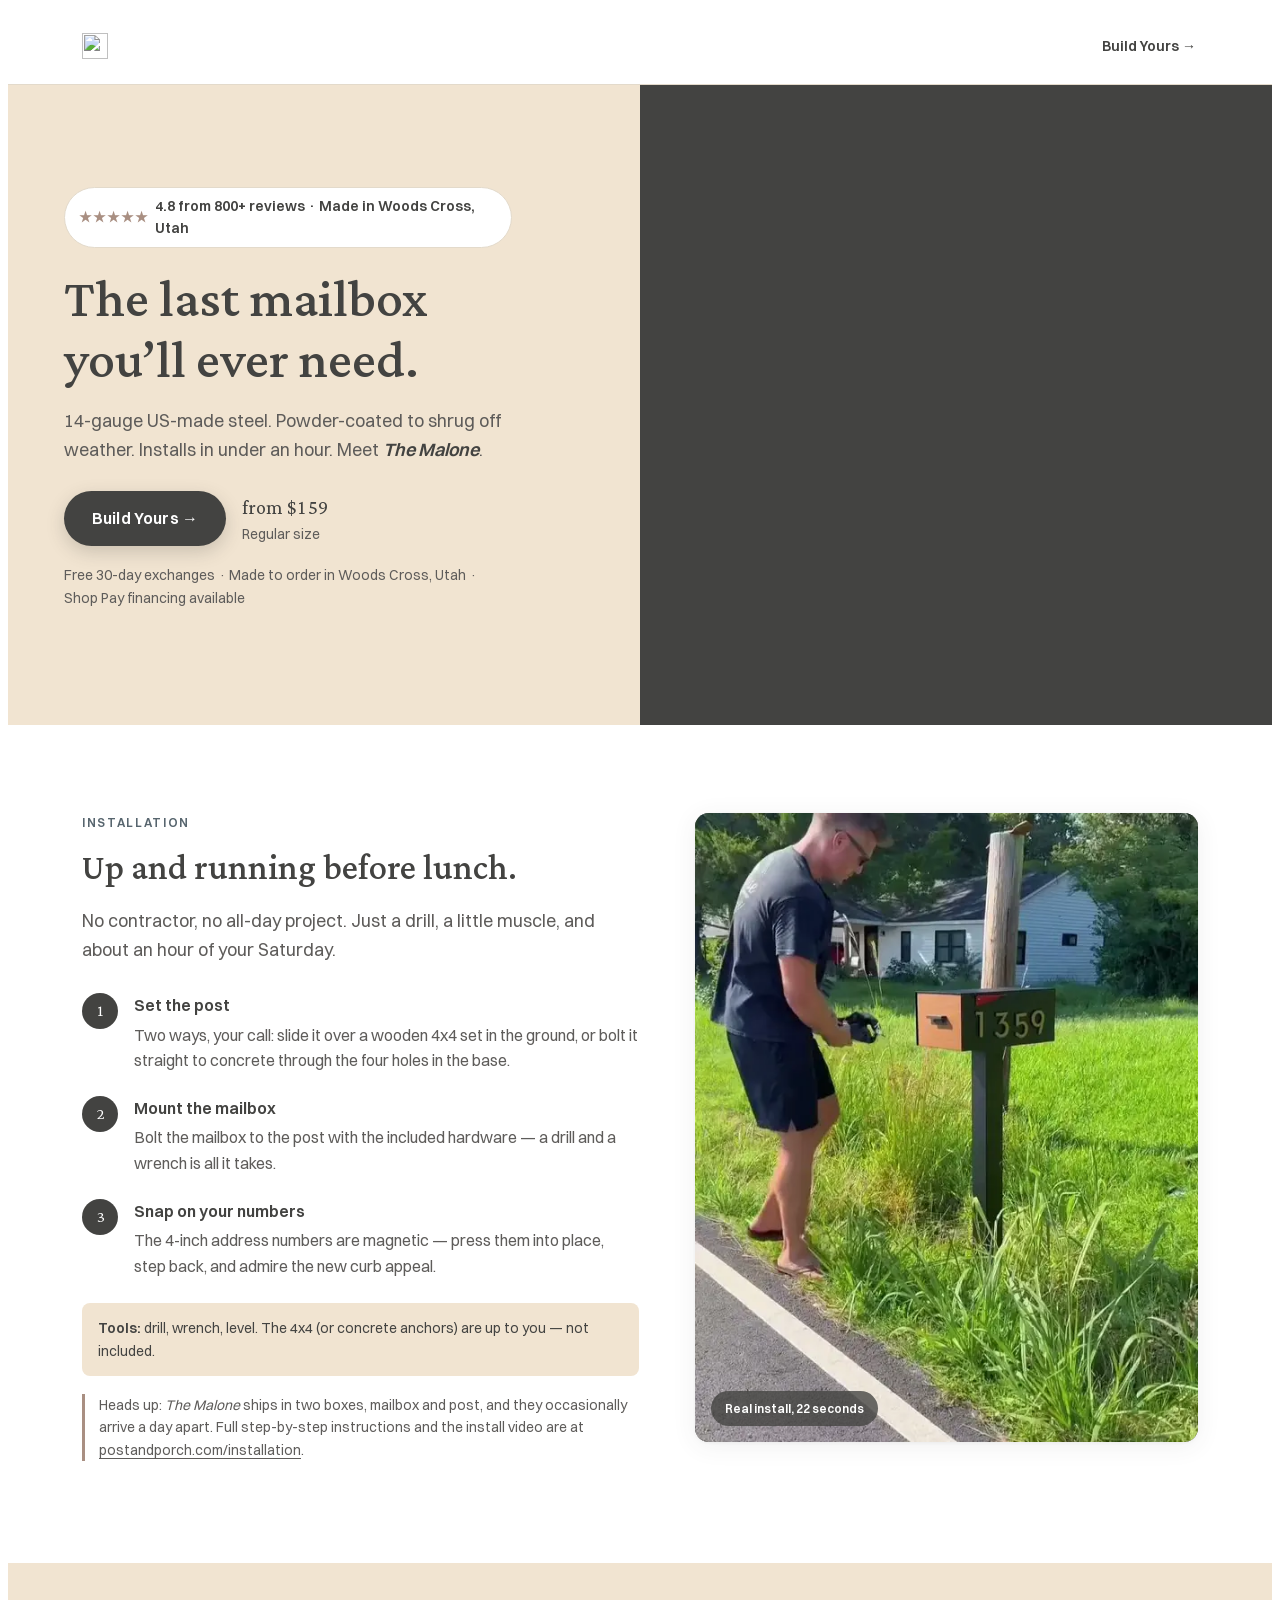
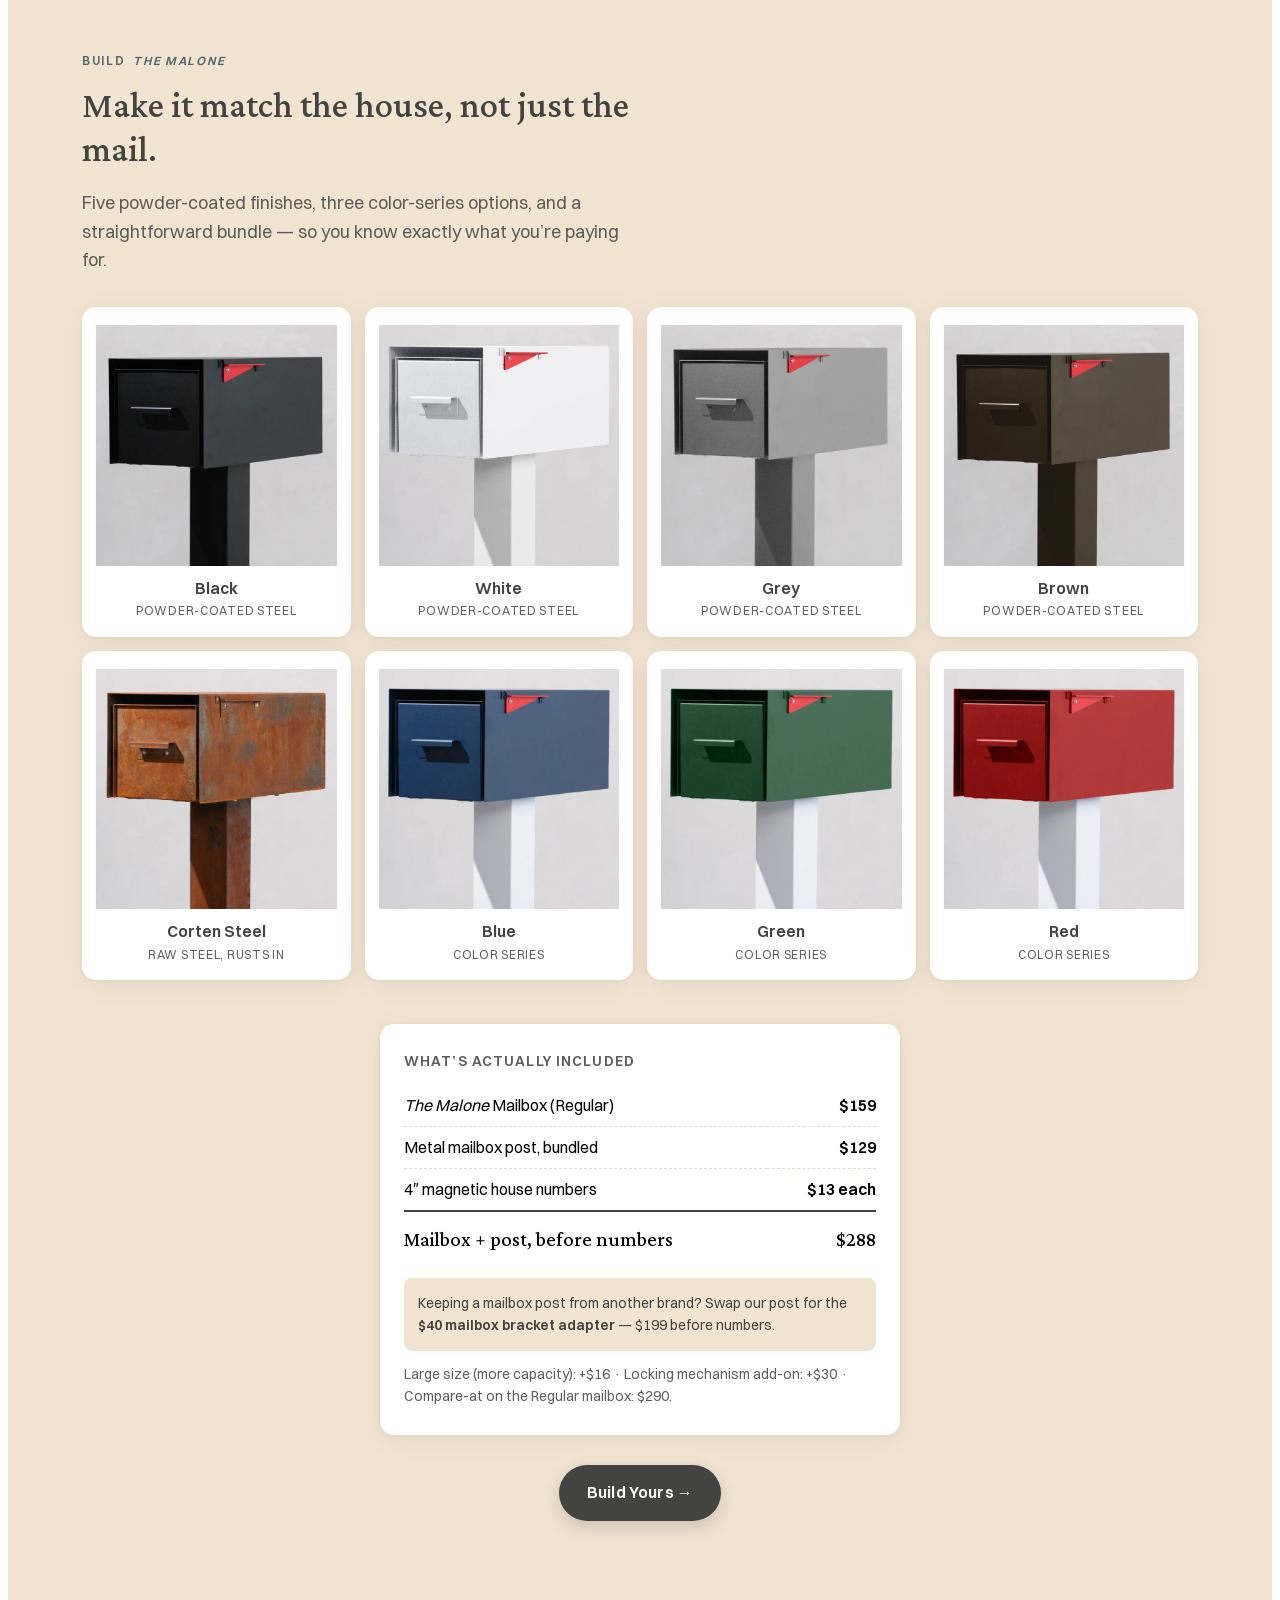
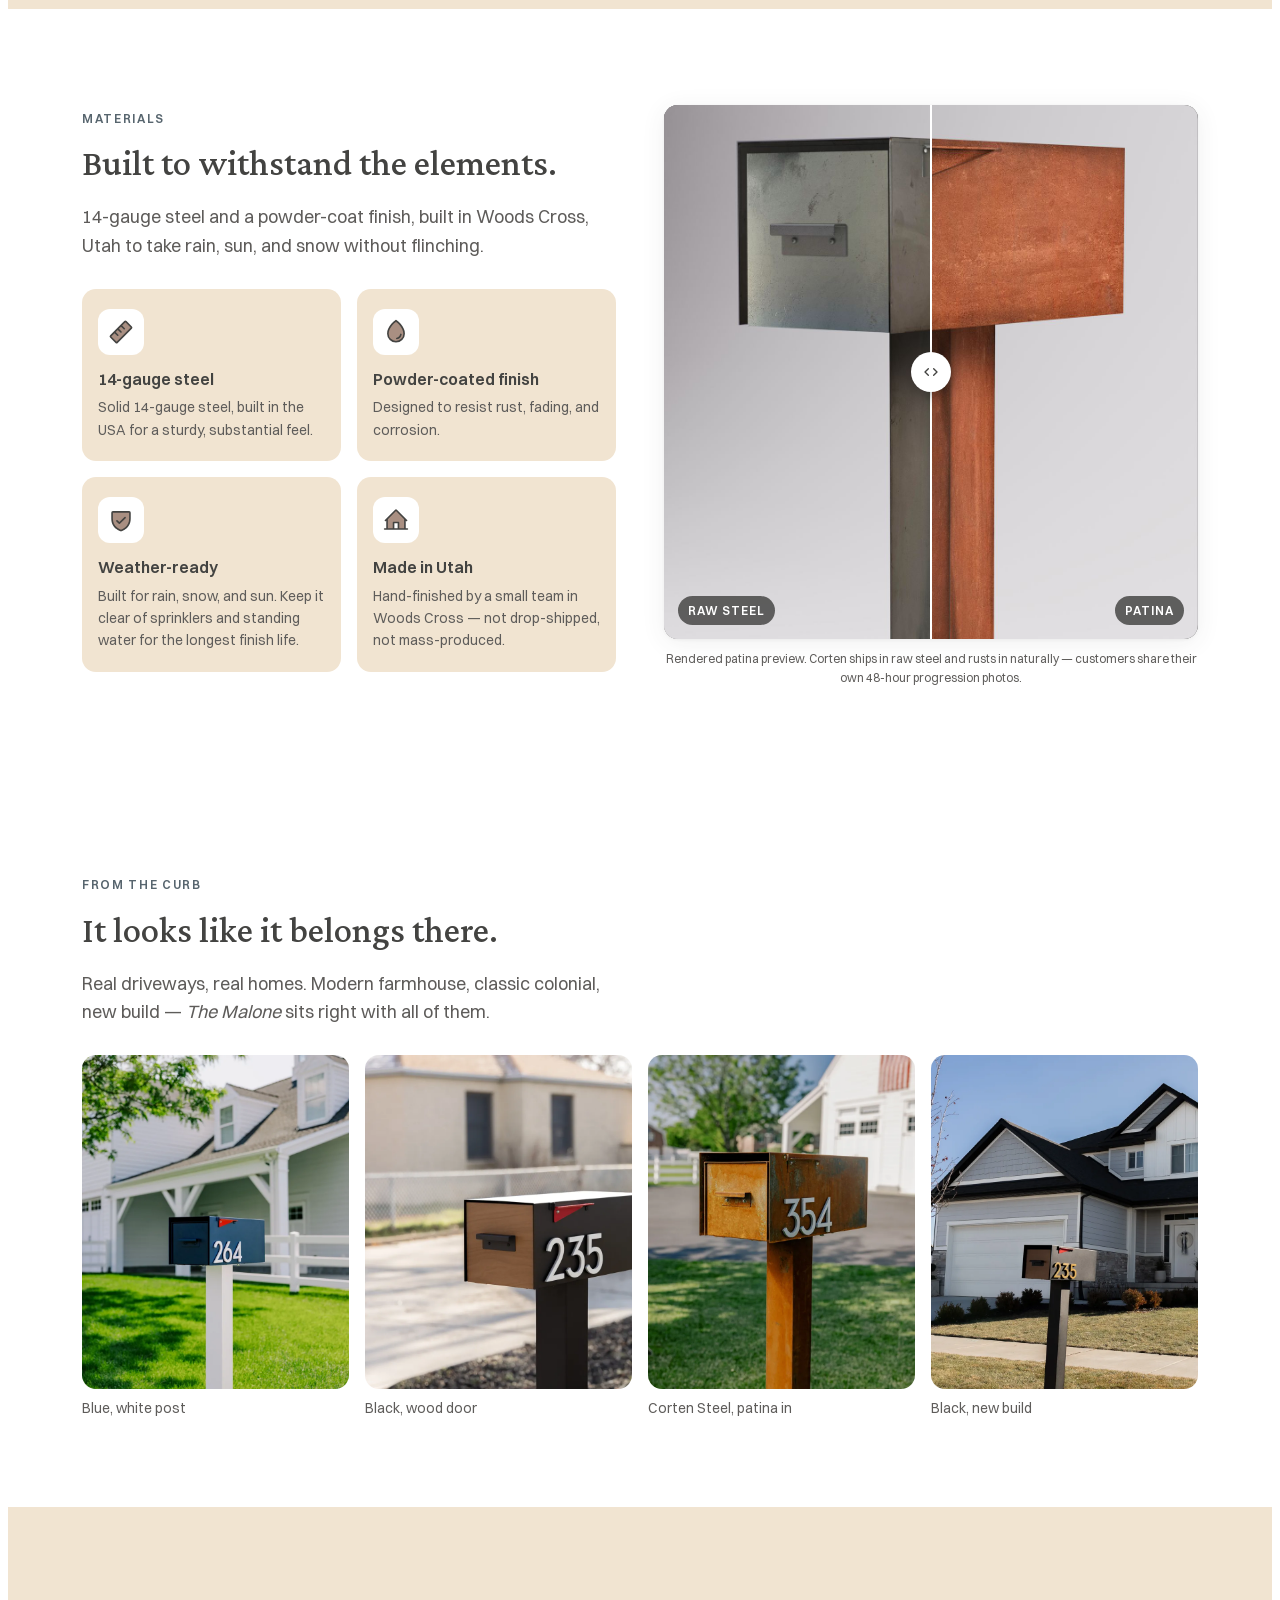
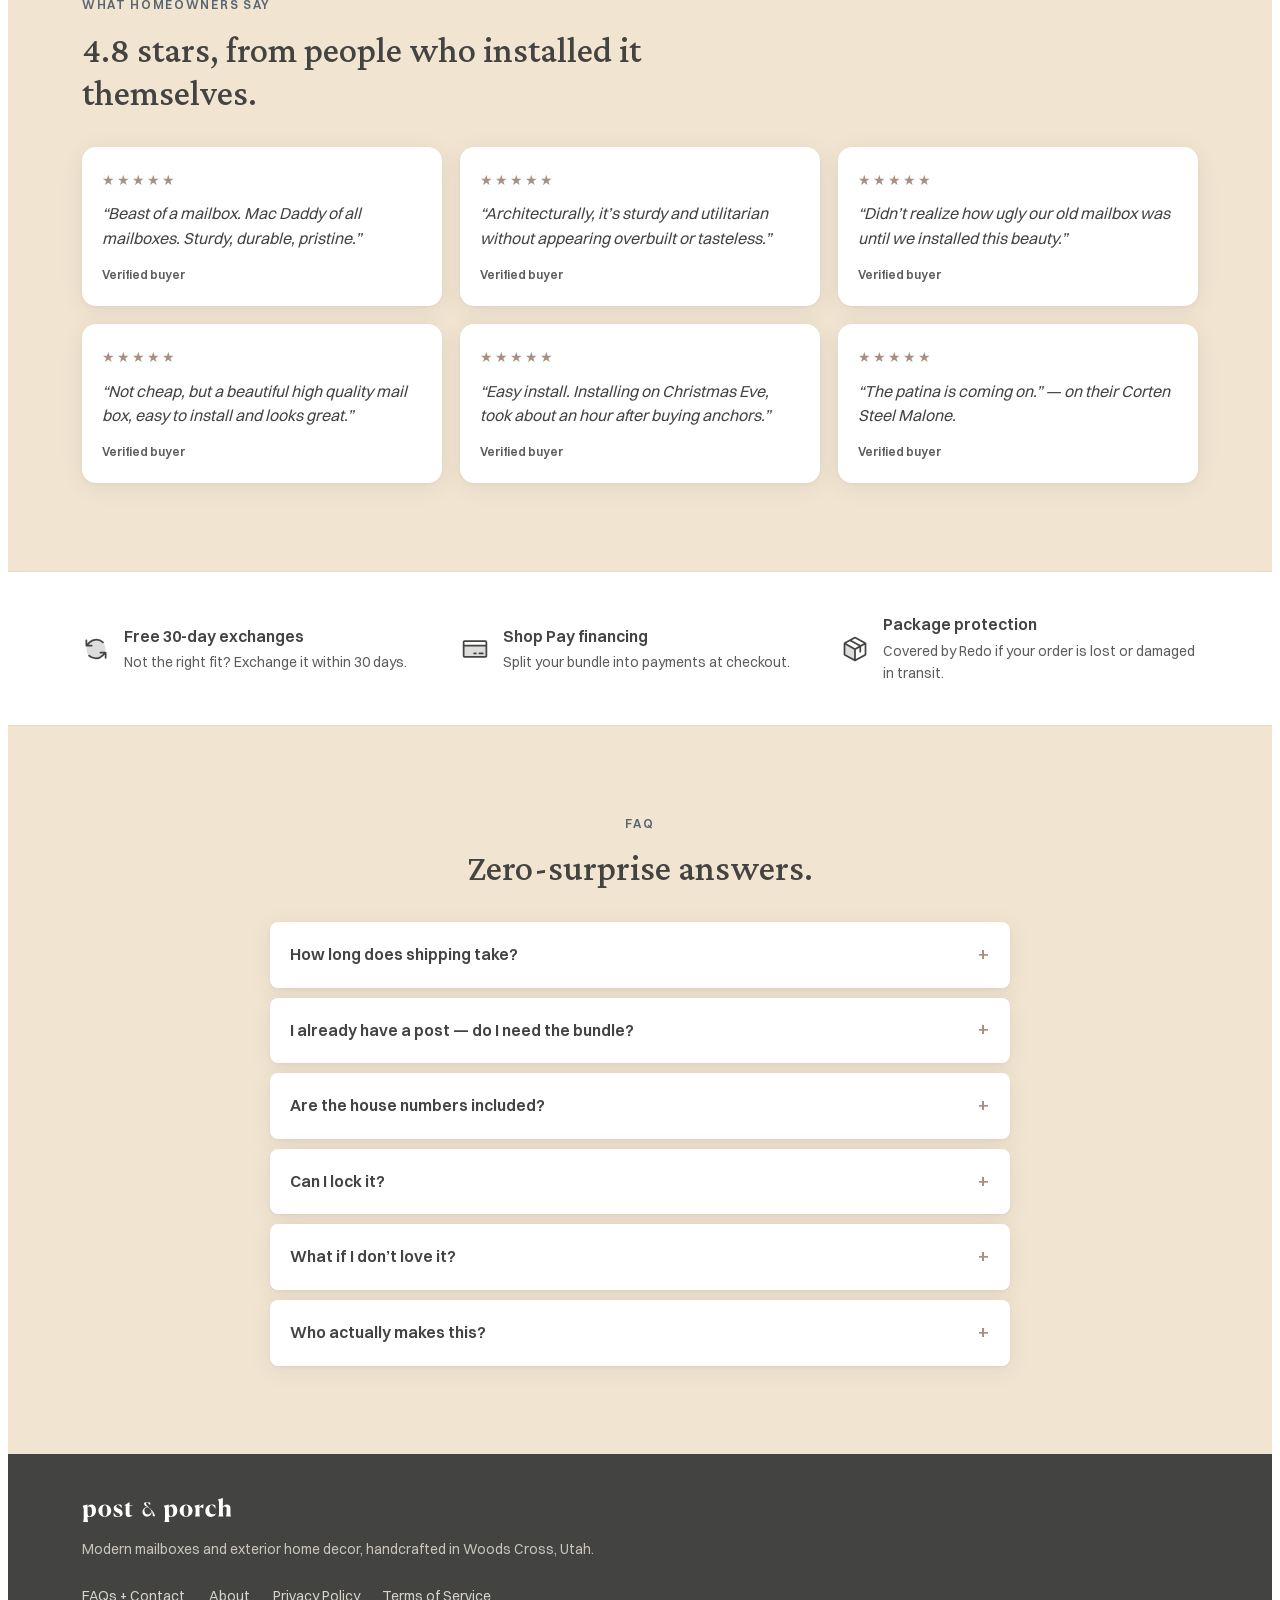
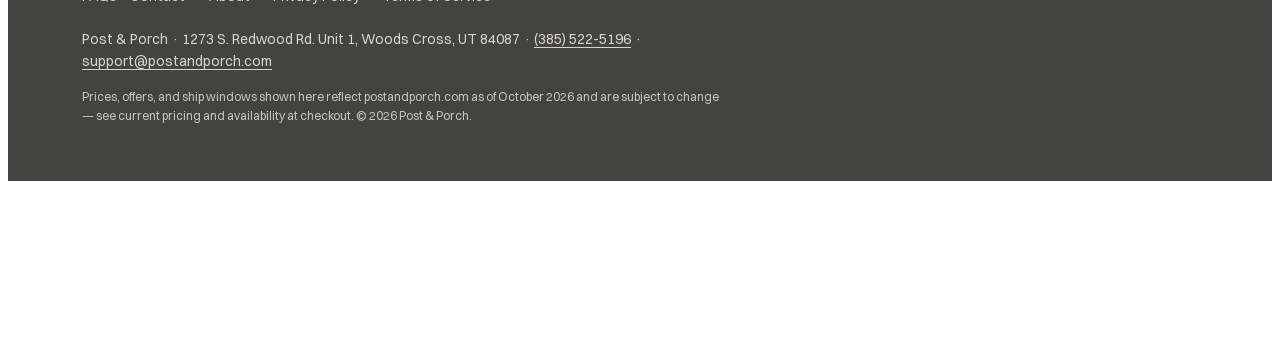
==== commit 9568ccd8: "Copy hygiene + Shopify scoping hardening - Remove unsourced details: "two days after install" (revie" ====
--- a/shopify/malone-lp.liquid.html
+++ b/shopify/malone-lp.liquid.html
@@ -441,9 +441,13 @@
 /* ---- Shopify-theme hardening: the theme's global element styles must not leak in ---- */
 #pp-malone-lp { position: relative; display: block; width: 100%; max-width: none; margin: 0; padding: 0; text-align: left; }
 #pp-malone-lp :is(h1, h2, h3) { text-transform: none; letter-spacing: normal; line-height: inherit; }
-#pp-malone-lp :is(ul, ol) { margin: 0; }
+#pp-malone-lp :is(ul, ol) { margin: 1em 0; padding: 0; }  /* = browser default block margins, so it matches the standalone page */
+#pp-malone-lp li { margin: 0; padding: 0; }
+#pp-malone-lp :is(p, li, blockquote, summary, td, th, address, figcaption, cite) { line-height: inherit; font-size: inherit; }
+#pp-malone-lp :is(button, summary, input, select, textarea) { font-family: inherit; }
 #pp-malone-lp :is(blockquote, figure, address, details, table) { margin: 0; }
-#pp-malone-lp blockquote { padding: 0; border: 0; quotes: none; }
+#pp-malone-lp table { border: 0; }
+#pp-malone-lp :is(blockquote, details) { padding: 0; border: 0; quotes: none; }
 #pp-malone-lp :is(th, td) { border-top: 0; border-left: 0; border-right: 0; background: none; text-transform: none; letter-spacing: normal; }
 #pp-malone-lp :is(a, a:hover) { text-decoration: none; }
 #pp-malone-lp a.colorway-tile, #pp-malone-lp .btn { text-decoration: none; }
@@ -551,7 +555,7 @@
         <div class="tools-line reveal">
           <strong>Tools:</strong> drill, wrench, level. The 4x4 (or concrete anchors) are up to you &mdash; not included.
         </div>
-        <p class="compat-note reveal">Heads up: The Malone ships in two boxes, mailbox and post, and they occasionally arrive a day apart. Full step-by-step instructions and the install video are at <a href="https://postandporch.com/pages/installation?utm_source=lp&amp;utm_medium=landing&amp;utm_campaign=malone-v1&amp;lp=malone-v1" target="_blank" rel="noopener">postandporch.com/installation</a>.</p>
+        <p class="compat-note reveal">Heads up: <em>The Malone</em> ships in two boxes, mailbox and post, and they occasionally arrive a day apart. Full step-by-step instructions and the install video are at <a href="https://postandporch.com/pages/installation?utm_source=lp&amp;utm_medium=landing&amp;utm_campaign=malone-v1&amp;lp=malone-v1" target="_blank" rel="noopener">postandporch.com/installation</a>.</p>
       </div>
 
       <div class="reveal">
@@ -570,7 +574,7 @@
 <!-- ================= COLORWAY GALLERY + BUNDLE RECEIPT ================= -->
 <section class="build" data-section="build">
   <div class="container">
-    <div class="eyebrow reveal">Build The Malone</div>
+    <div class="eyebrow reveal">Build <em>The Malone</em></div>
     <h2 class="section-h reveal">Make it match the house, not just the mail.</h2>
     <p class="section-sub reveal">Five powder-coated finishes, three color-series options, and a straightforward bundle &mdash; so you know exactly what you&rsquo;re paying for.</p>
 
@@ -621,7 +625,7 @@
       <table class="receipt-table">
         <caption>What&rsquo;s actually included</caption>
         <tbody>
-          <tr><th scope="row">The Malone Mailbox (Regular)</th><td>$159</td></tr>
+          <tr><th scope="row"><em>The Malone</em> Mailbox (Regular)</th><td>$159</td></tr>
           <tr><th scope="row">Metal mailbox post, bundled</th><td>$129</td></tr>
           <tr><th scope="row">4&Prime; magnetic house numbers</th><td>$13 each</td></tr>
         </tbody>
@@ -652,16 +656,16 @@
           <li class="feature-tile">
             <div class="feature-tile__icon"><svg class="ph ph-duo" width="26" height="26" viewBox="0 0 256 256" aria-hidden="true"><g fill="currentColor"><path d="M229.66 90.34L90.34 229.66a8 8 0 0 1-11.31 0L26.34 177a8 8 0 0 1 0-11.31L165.66 26.34a8 8 0 0 1 11.31 0L229.66 79a8 8 0 0 1 0 11.34" opacity=".2"/><path d="m235.32 73.37l-52.69-52.68a16 16 0 0 0-22.63 0L20.68 160a16 16 0 0 0 0 22.63l52.69 52.68a16 16 0 0 0 22.63 0L235.32 96a16 16 0 0 0 0-22.63M84.68 224L32 171.31l32-32l26.34 26.35a8 8 0 0 0 11.32-11.32L75.31 128L96 107.31l26.34 26.35a8 8 0 0 0 11.32-11.32L107.31 96L128 75.31l26.34 26.35a8 8 0 0 0 11.32-11.32L139.31 64l32-32L224 84.69Z"/></g></svg></div>
             <h3>14-gauge steel</h3>
-            <p>Heavier gauge than most big-box mailboxes, so it won&rsquo;t dent or flex.</p>
+            <p>Solid 14-gauge steel, built in the USA for a sturdy, substantial feel.</p>
           </li>
           <li class="feature-tile">
             <div class="feature-tile__icon"><svg class="ph ph-duo" width="26" height="26" viewBox="0 0 256 256" aria-hidden="true"><g fill="currentColor"><path d="M208 144a80 80 0 0 1-160 0c0-72 80-128 80-128s80 56 80 128" opacity=".2"/><path d="M174 47.75a254.2 254.2 0 0 0-41.45-38.3a8 8 0 0 0-9.18 0A254.2 254.2 0 0 0 82 47.75C54.51 79.32 40 112.6 40 144a88 88 0 0 0 176 0c0-31.4-14.51-64.68-42-96.25M128 216a72.08 72.08 0 0 1-72-72c0-57.23 55.47-105 72-118c16.53 13 72 60.75 72 118a72.08 72.08 0 0 1-72 72m55.89-62.66a57.6 57.6 0 0 1-46.56 46.55a9 9 0 0 1-1.33.11a8 8 0 0 1-1.32-15.89c16.57-2.79 30.63-16.85 33.44-33.45a8 8 0 0 1 15.78 2.68Z"/></g></svg></div>
             <h3>Powder-coated finish</h3>
-            <p>Resists rust, fading, and corrosion &mdash; no repainting, ever.</p>
+            <p>Designed to resist rust, fading, and corrosion.</p>
           </li>
           <li class="feature-tile">
             <div class="feature-tile__icon"><svg class="ph ph-duo" width="26" height="26" viewBox="0 0 256 256" aria-hidden="true"><g fill="currentColor"><path d="M216 56v56c0 96-88 120-88 120s-88-24-88-120V56a8 8 0 0 1 8-8h160a8 8 0 0 1 8 8" opacity=".2"/><path d="M208 40H48a16 16 0 0 0-16 16v56c0 52.72 25.52 84.67 46.93 102.19c23.06 18.86 46 25.26 47 25.53a8 8 0 0 0 4.2 0c1-.27 23.91-6.67 47-25.53C198.48 196.67 224 164.72 224 112V56a16 16 0 0 0-16-16m0 72c0 37.07-13.66 67.16-40.6 89.42a129.3 129.3 0 0 1-39.4 22.2a128.3 128.3 0 0 1-38.92-21.81C61.82 179.51 48 149.3 48 112V56h160ZM82.34 141.66a8 8 0 0 1 11.32-11.32L112 148.69l50.34-50.35a8 8 0 0 1 11.32 11.32l-56 56a8 8 0 0 1-11.32 0Z"/></g></svg></div>
-            <h3>Weather-tested</h3>
+            <h3>Weather-ready</h3>
             <p>Built for rain, snow, and sun. Keep it clear of sprinklers and standing water for the longest finish life.</p>
           </li>
           <li class="feature-tile">
@@ -743,7 +747,7 @@
       </div>
       <div class="review-card">
         <span class="stars" aria-hidden="true">&#9733;&#9733;&#9733;&#9733;&#9733;</span><span class="sr-only">5 out of 5 stars.</span>
-        <blockquote>&ldquo;The patina is coming on.&rdquo; &mdash; on their Corten Steel Malone, two days after install.</blockquote>
+        <blockquote>&ldquo;The patina is coming on.&rdquo; &mdash; on their Corten Steel Malone.</blockquote>
         <cite>Verified buyer</cite>
       </div>
     </div>
@@ -758,7 +762,7 @@
         <svg class="ph ph-duo-b" width="28" height="28" viewBox="0 0 256 256" aria-hidden="true"><g fill="currentColor"><path d="M216 128a88 88 0 1 1-88-88a88 88 0 0 1 88 88" opacity=".2"/><path d="M88 104H40a8 8 0 0 1-8-8V48a8 8 0 0 1 16 0v28.69l14.63-14.63A95.43 95.43 0 0 1 130 33.94h.53a95.36 95.36 0 0 1 67.07 27.33a8 8 0 0 1-11.18 11.44a79.52 79.52 0 0 0-55.89-22.77h-.45a79.56 79.56 0 0 0-56.14 23.43L59.31 88H88a8 8 0 0 1 0 16m128 48h-48a8 8 0 0 0 0 16h28.69l-14.63 14.63a79.56 79.56 0 0 1-56.13 23.43h-.45a79.52 79.52 0 0 1-55.89-22.77a8 8 0 1 0-11.18 11.44a95.36 95.36 0 0 0 67.07 27.33h.52a95.43 95.43 0 0 0 67.36-28.12L208 179.31V208a8 8 0 0 0 16 0v-48a8 8 0 0 0-8-8"/></g></svg>
         <div>
           <h3>Free 30-day exchanges</h3>
-          <p>Not the right fit? Exchange it, no questions asked.</p>
+          <p>Not the right fit? Exchange it within 30 days.</p>
         </div>
       </li>
       <li class="trust__item">
@@ -792,7 +796,7 @@
       </details>
       <details class="faq-item reveal" data-question="existing-post">
         <summary>I already have a post &mdash; do I need the bundle?</summary>
-        <p>Our post slides over a wooden 4x4 or bolts to concrete, so most people install it fresh. If you want to keep a mailbox post from another brand, the $40 mailbox bracket adapter lets The Malone mount to it. A wall-mounted version is also available if you&rsquo;d rather skip the post entirely.</p>
+        <p>Our post slides over a wooden 4x4 or bolts to concrete, so most people install it fresh. If you want to keep a mailbox post from another brand, the $40 mailbox bracket adapter lets <em>The Malone</em> mount to it. A wall-mounted version is also available if you&rsquo;d rather skip the post entirely.</p>
       </details>
       <details class="faq-item reveal" data-question="numbers-included">
         <summary>Are the house numbers included?</summary>
@@ -834,7 +838,7 @@
 </footer>
 </div>
 <div id="pp-malone-sticky" class="sticky-cta">
-  <div class="sticky-cta__price">from $159<span>The Malone</span></div>
+  <div class="sticky-cta__price">from $159<span><em>The Malone</em></span></div>
   <a class="btn btn-primary" href="https://postandporch.com/products/malone-post-mounted-mailbox-with-numbers?utm_source=lp&amp;utm_medium=landing&amp;utm_campaign=malone-v1&amp;lp=malone-v1" data-cta-location="sticky_mobile">Build Yours &rarr;</a>
 </div>
 <script>
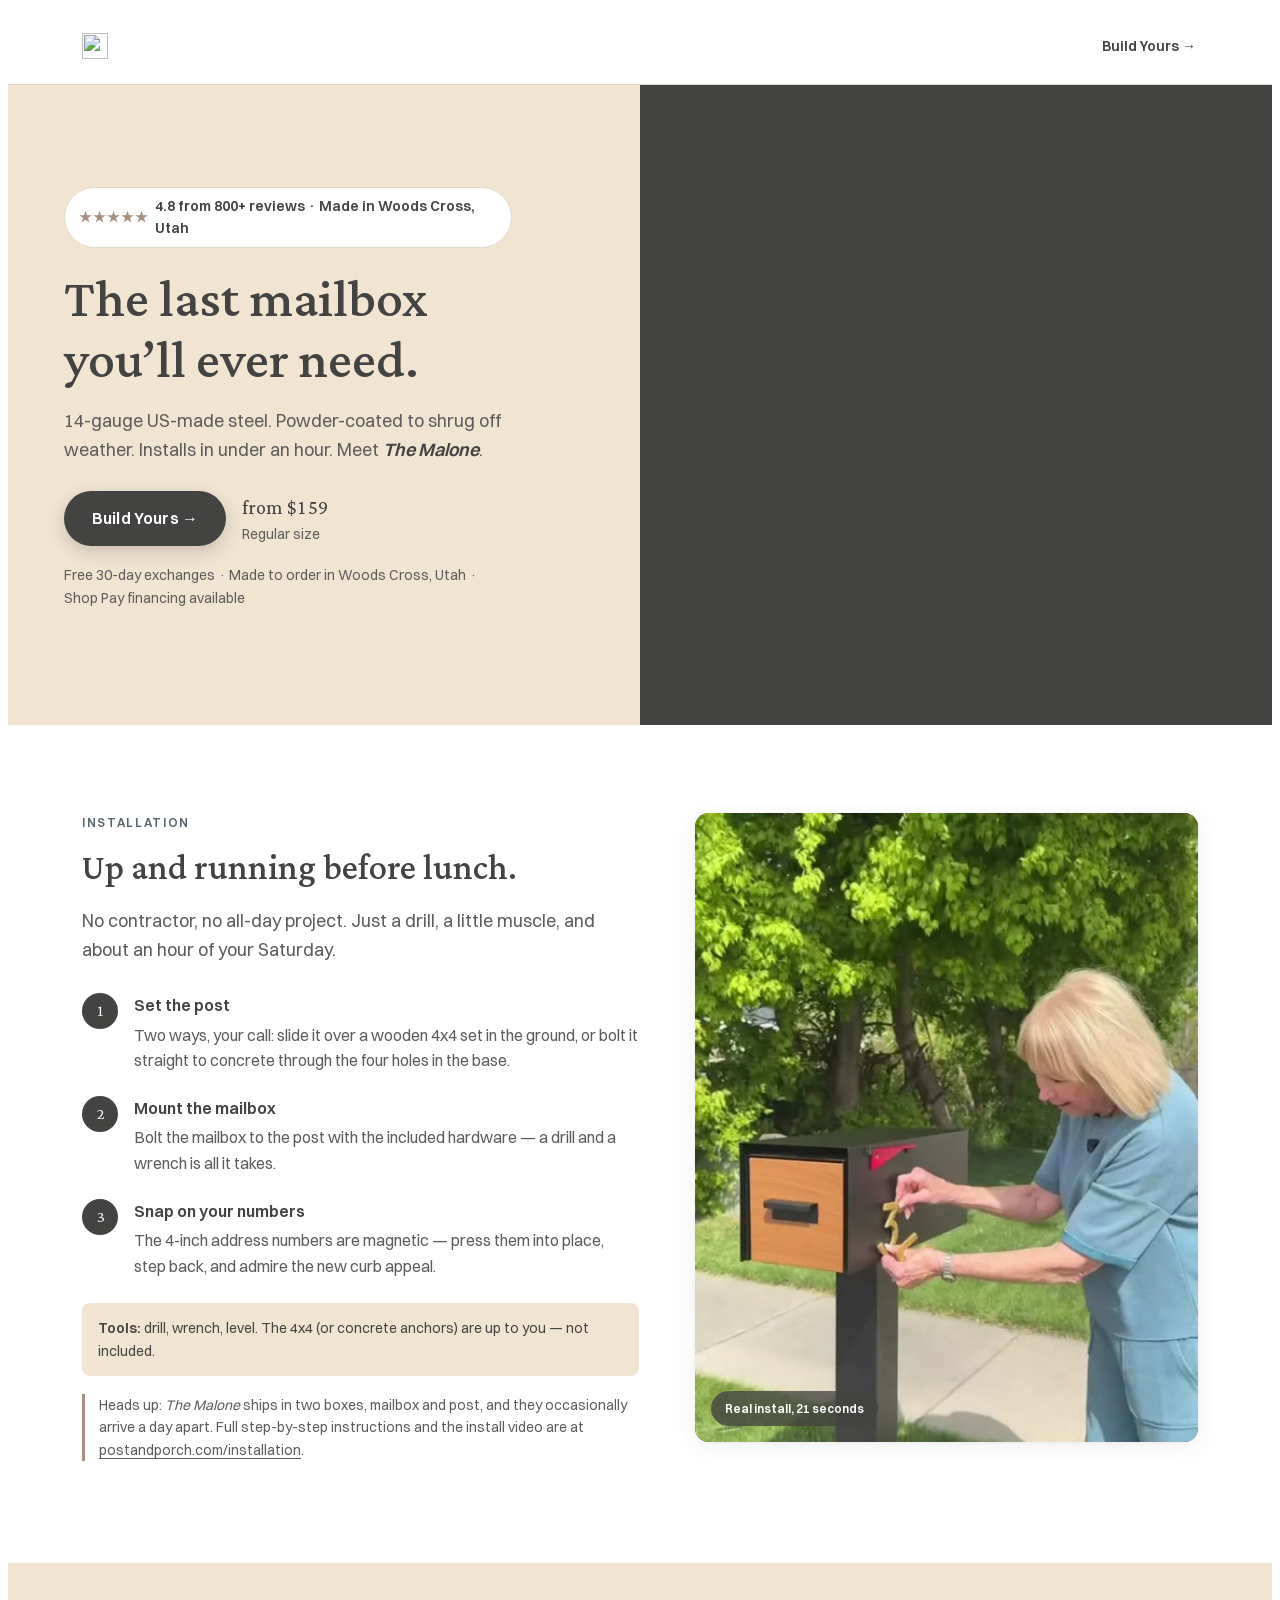
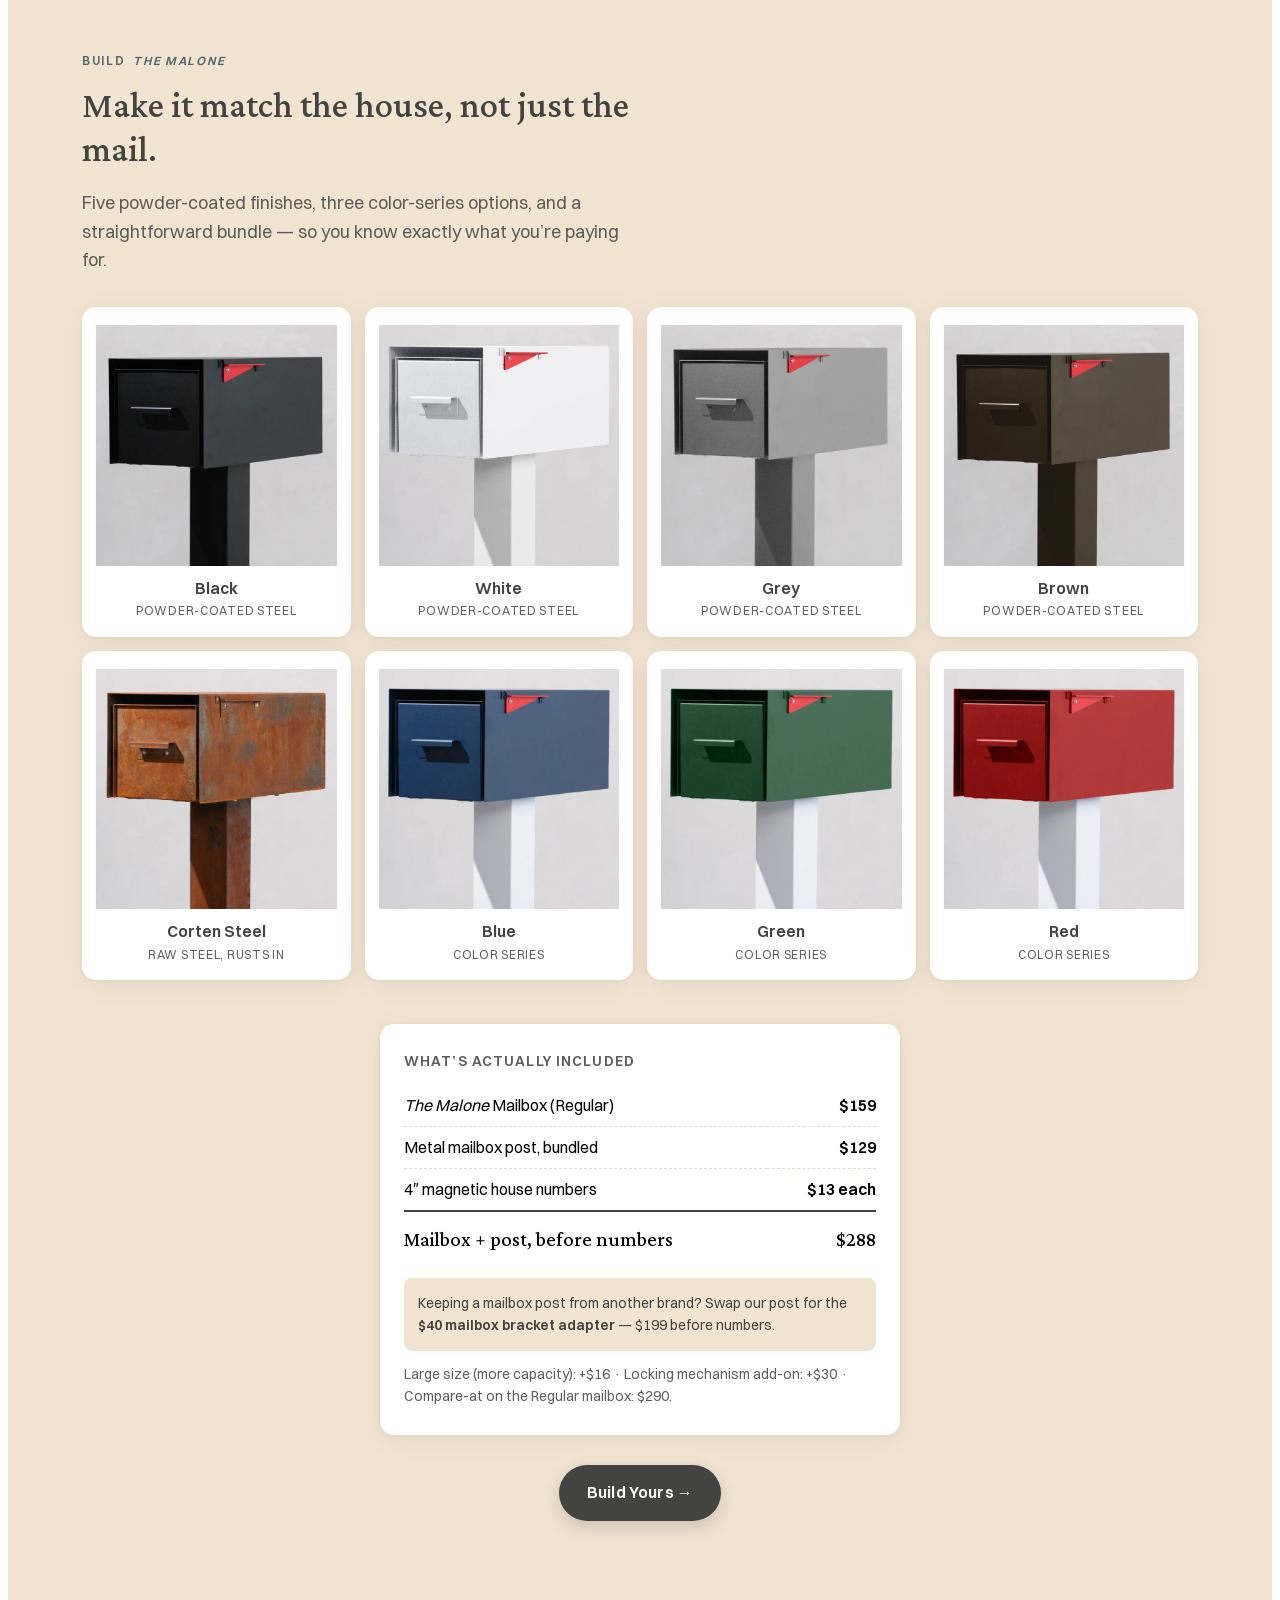
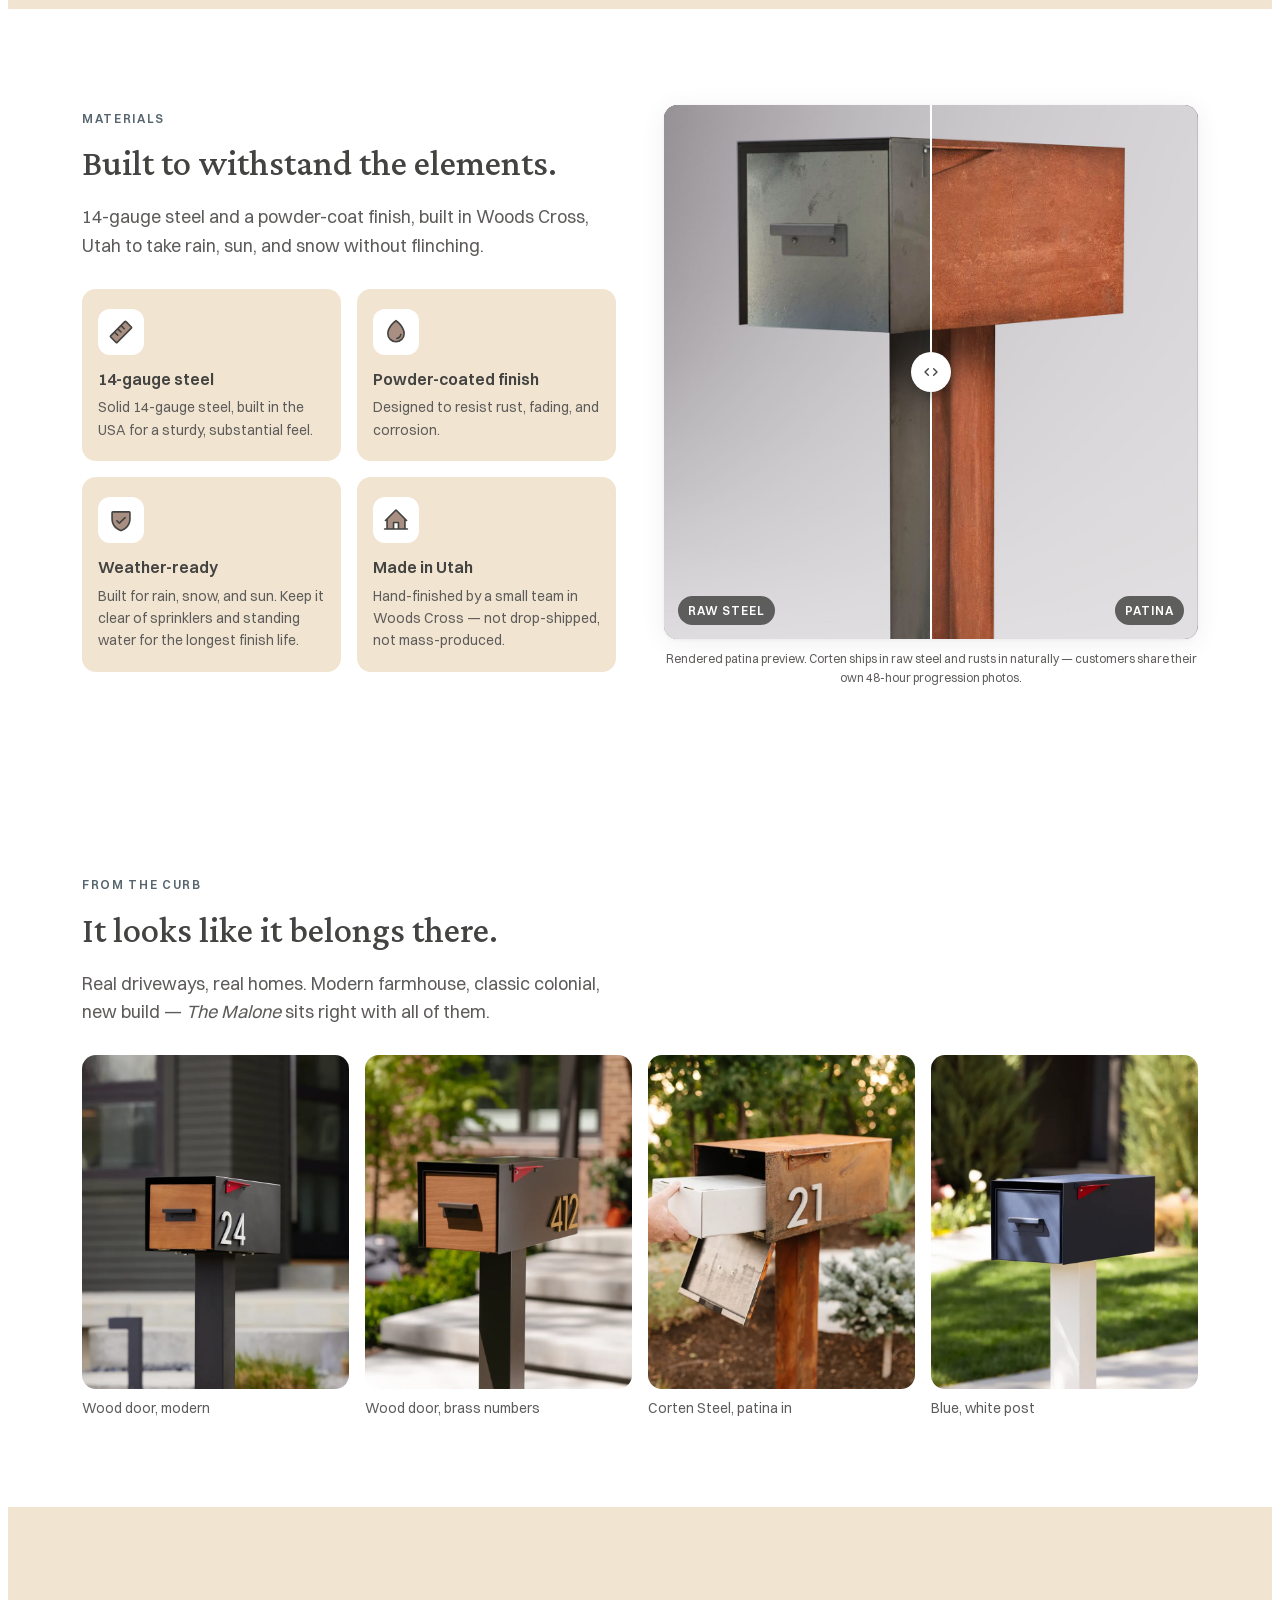
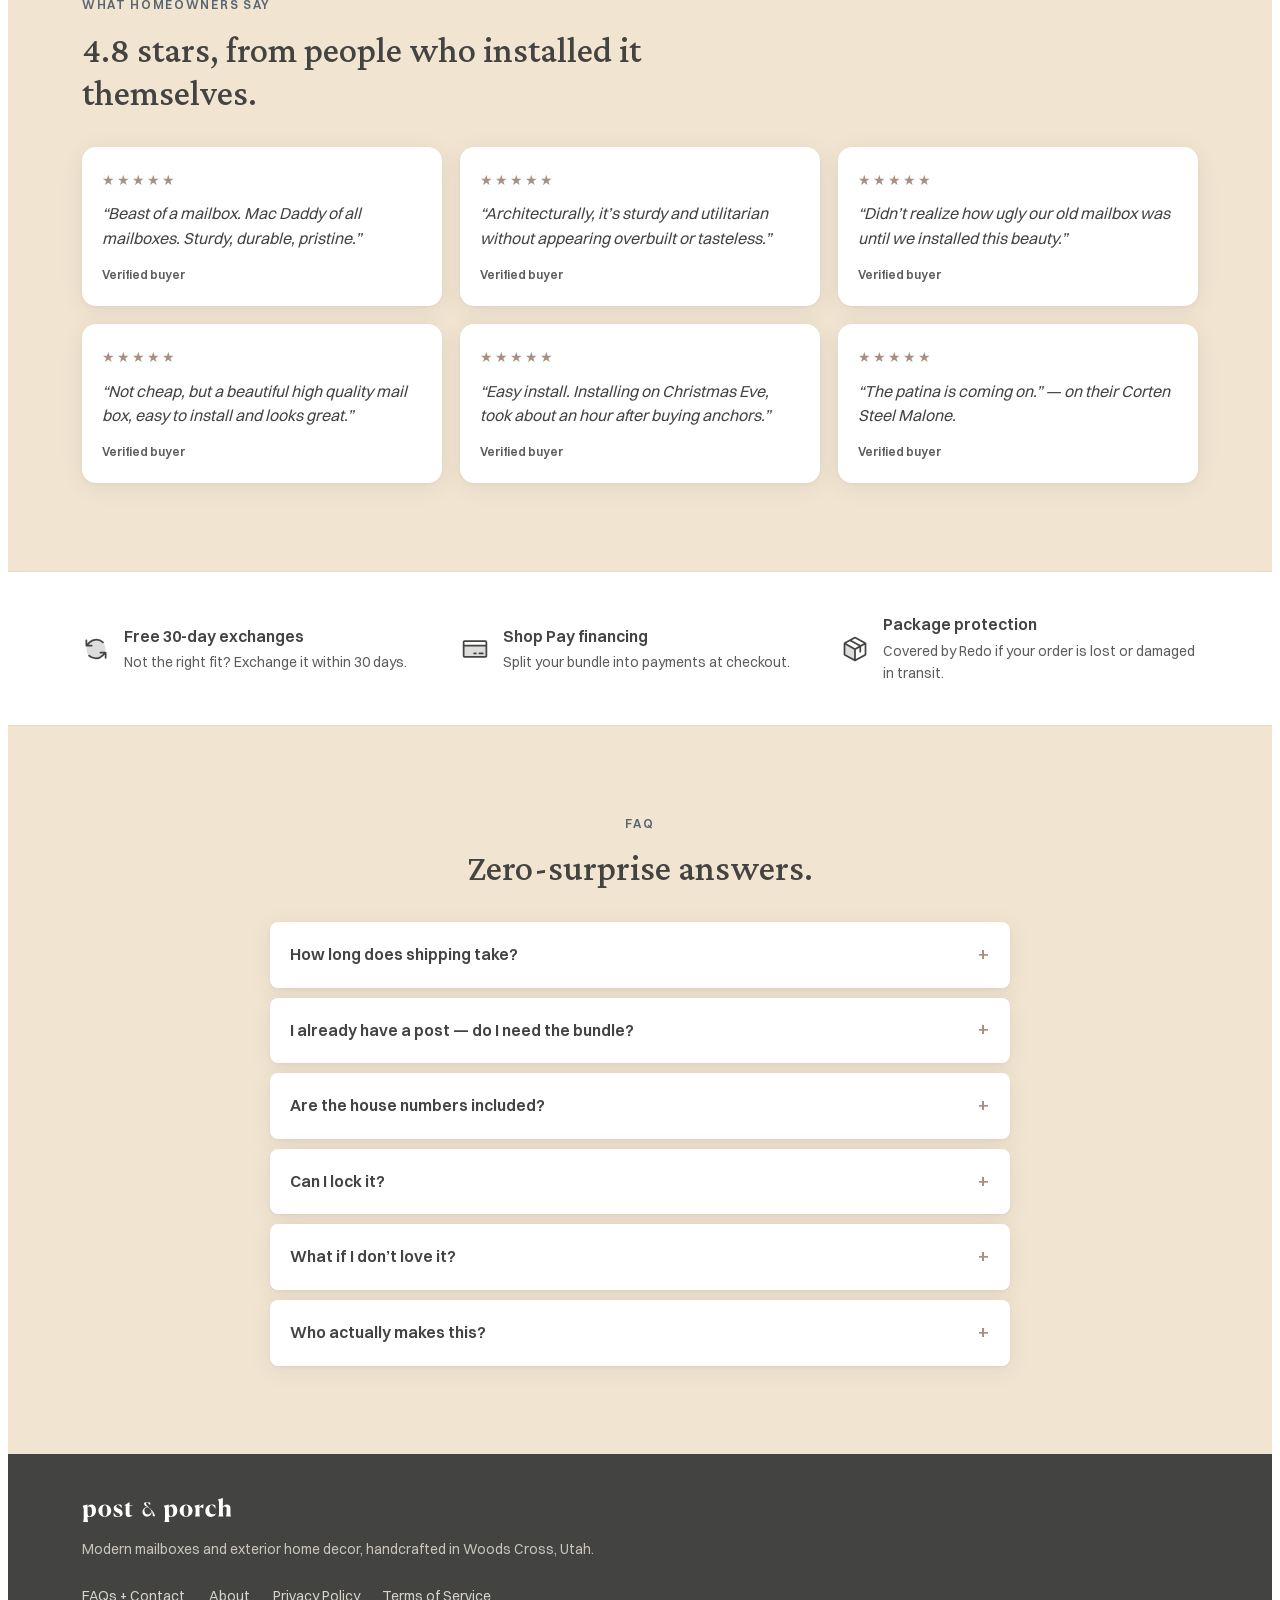
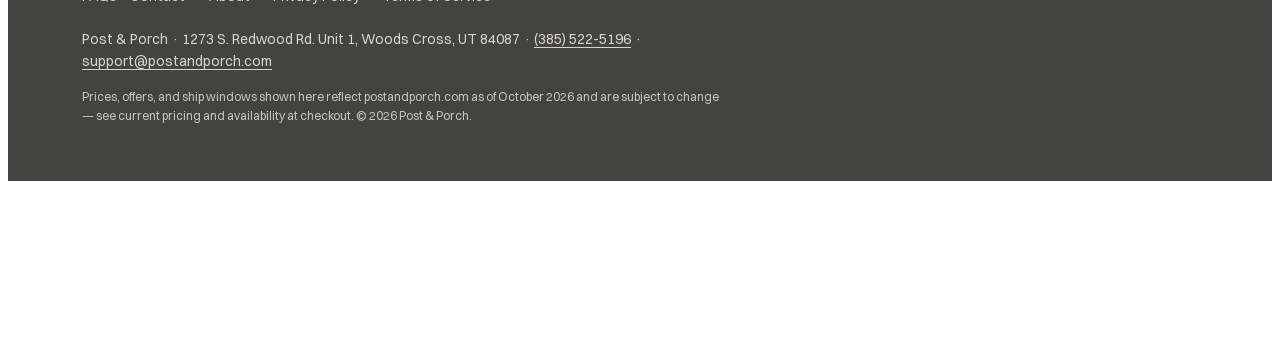
==== commit ac60d672: "Owner-supplied lifestyle set + install video: new hero (234 brick), 4 From-the-curb tiles, grandma i" ====
--- a/shopify/malone-lp.liquid.html
+++ b/shopify/malone-lp.liquid.html
@@ -513,7 +513,7 @@
         <source media="(min-width: 900px)" srcset="https://ksimmons0420.github.io/postandporch-malone-lp/assets/img/hero-desktop.webp" type="image/webp" width="1100" height="1375">
         <source media="(min-width: 900px)" srcset="https://ksimmons0420.github.io/postandporch-malone-lp/assets/img/hero-desktop.jpg">
         <source srcset="https://ksimmons0420.github.io/postandporch-malone-lp/assets/img/hero-mobile.webp" type="image/webp">
-        <img src="https://ksimmons0420.github.io/postandporch-malone-lp/assets/img/hero-mobile.jpg" alt="A homeowner placing a package into The Malone post-mounted mailbox, number 145, in front of a white colonial home" width="760" height="760" loading="eager" fetchpriority="high" decoding="async">
+        <img src="https://ksimmons0420.github.io/postandporch-malone-lp/assets/img/hero-mobile.jpg" alt="A homeowner opening The Malone post-mounted mailbox with a wood door and house numbers 234, in front of a brick home" width="760" height="760" loading="eager" fetchpriority="high" decoding="async">
       </picture>
     </div>
   </div>
@@ -560,11 +560,11 @@
 
       <div class="reveal">
         <div class="video-slot" data-video-autoplay>
-          <!-- UGC install walkthrough, Sept 2026 shoot. Muted/looped, lazy-started when scrolled into view. -->
-          <video class="video-slot__video" data-poster="https://ksimmons0420.github.io/postandporch-malone-lp/assets/img/install-poster.webp" preload="none" muted loop playsinline aria-label="22-second UGC install walkthrough of The Malone mailbox">
+          <!-- UGC install walkthrough ("a grandma can do it"), supplied by owner 2026-10-07. Muted/looped, lazy-started when scrolled into view. -->
+          <video class="video-slot__video" data-poster="https://ksimmons0420.github.io/postandporch-malone-lp/assets/img/install-poster.webp" preload="none" muted loop playsinline aria-label="21-second real-customer install of The Malone mailbox, start to finish">
             <source src="https://ksimmons0420.github.io/postandporch-malone-lp/assets/video/install-walkthrough.mp4" type="video/mp4">
           </video>
-          <div class="video-slot__badge">Real install, 22 seconds</div>
+          <div class="video-slot__badge">Real install, 21 seconds</div>
         </div>
       </div>
     </div>
@@ -705,10 +705,10 @@
     <h2 class="section-h reveal">It looks like it belongs there.</h2>
     <p class="section-sub reveal">Real driveways, real homes. Modern farmhouse, classic colonial, new build &mdash; <em>The Malone</em> sits right with all of them.</p>
     <div class="street__grid reveal">
-      <figure class="street__tile"><img src="https://ksimmons0420.github.io/postandporch-malone-lp/assets/street/blue-barn.webp" onerror="this.onerror=null;this.src='https://ksimmons0420.github.io/postandporch-malone-lp/assets/street/blue-barn.jpg'" alt="The Malone in Blue on a white post in front of a white barn-style home" width="800" height="1000" loading="lazy"><figcaption>Blue, white post</figcaption></figure>
-      <figure class="street__tile"><img src="https://ksimmons0420.github.io/postandporch-malone-lp/assets/street/wood-door-modern.webp" onerror="this.onerror=null;this.src='https://ksimmons0420.github.io/postandporch-malone-lp/assets/street/wood-door-modern.jpg'" alt="The Malone with a wood door and white house numbers 235 at a modern driveway" width="800" height="1000" loading="lazy"><figcaption>Black, wood door</figcaption></figure>
-      <figure class="street__tile"><img src="https://ksimmons0420.github.io/postandporch-malone-lp/assets/street/corten-354.webp" onerror="this.onerror=null;this.src='https://ksimmons0420.github.io/postandporch-malone-lp/assets/street/corten-354.jpg'" alt="The Malone in Corten Steel, fully patinaed, with silver house numbers 354" width="800" height="1000" loading="lazy"><figcaption>Corten Steel, patina in</figcaption></figure>
-      <figure class="street__tile"><img src="https://ksimmons0420.github.io/postandporch-malone-lp/assets/street/black-house.webp" onerror="this.onerror=null;this.src='https://ksimmons0420.github.io/postandporch-malone-lp/assets/street/black-house.jpg'" alt="The Malone in Black in front of a two-story grey and white home" width="800" height="1000" loading="lazy"><figcaption>Black, new build</figcaption></figure>
+      <figure class="street__tile"><img src="https://ksimmons0420.github.io/postandporch-malone-lp/assets/street/wood-door-modern.webp" onerror="this.onerror=null;this.src='https://ksimmons0420.github.io/postandporch-malone-lp/assets/street/wood-door-modern.jpg'" alt="The Malone with a wood door and house number 24 in front of a dark modern home" width="800" height="1000" loading="lazy"><figcaption>Wood door, modern</figcaption></figure>
+      <figure class="street__tile"><img src="https://ksimmons0420.github.io/postandporch-malone-lp/assets/street/wood-door-412.webp" onerror="this.onerror=null;this.src='https://ksimmons0420.github.io/postandporch-malone-lp/assets/street/wood-door-412.jpg'" alt="The Malone with a wood door and brass house numbers 412 in front of a brick home" width="800" height="1000" loading="lazy"><figcaption>Wood door, brass numbers</figcaption></figure>
+      <figure class="street__tile"><img src="https://ksimmons0420.github.io/postandporch-malone-lp/assets/street/corten-21.webp" onerror="this.onerror=null;this.src='https://ksimmons0420.github.io/postandporch-malone-lp/assets/street/corten-21.jpg'" alt="A hand placing a package into The Malone in Corten Steel, fully patinaed, house number 21" width="800" height="1000" loading="lazy"><figcaption>Corten Steel, patina in</figcaption></figure>
+      <figure class="street__tile"><img src="https://ksimmons0420.github.io/postandporch-malone-lp/assets/street/blue-modern.webp" onerror="this.onerror=null;this.src='https://ksimmons0420.github.io/postandporch-malone-lp/assets/street/blue-modern.jpg'" alt="The Malone in Blue on a white post beside a modern home" width="800" height="1000" loading="lazy"><figcaption>Blue, white post</figcaption></figure>
     </div>
   </div>
 </section>
